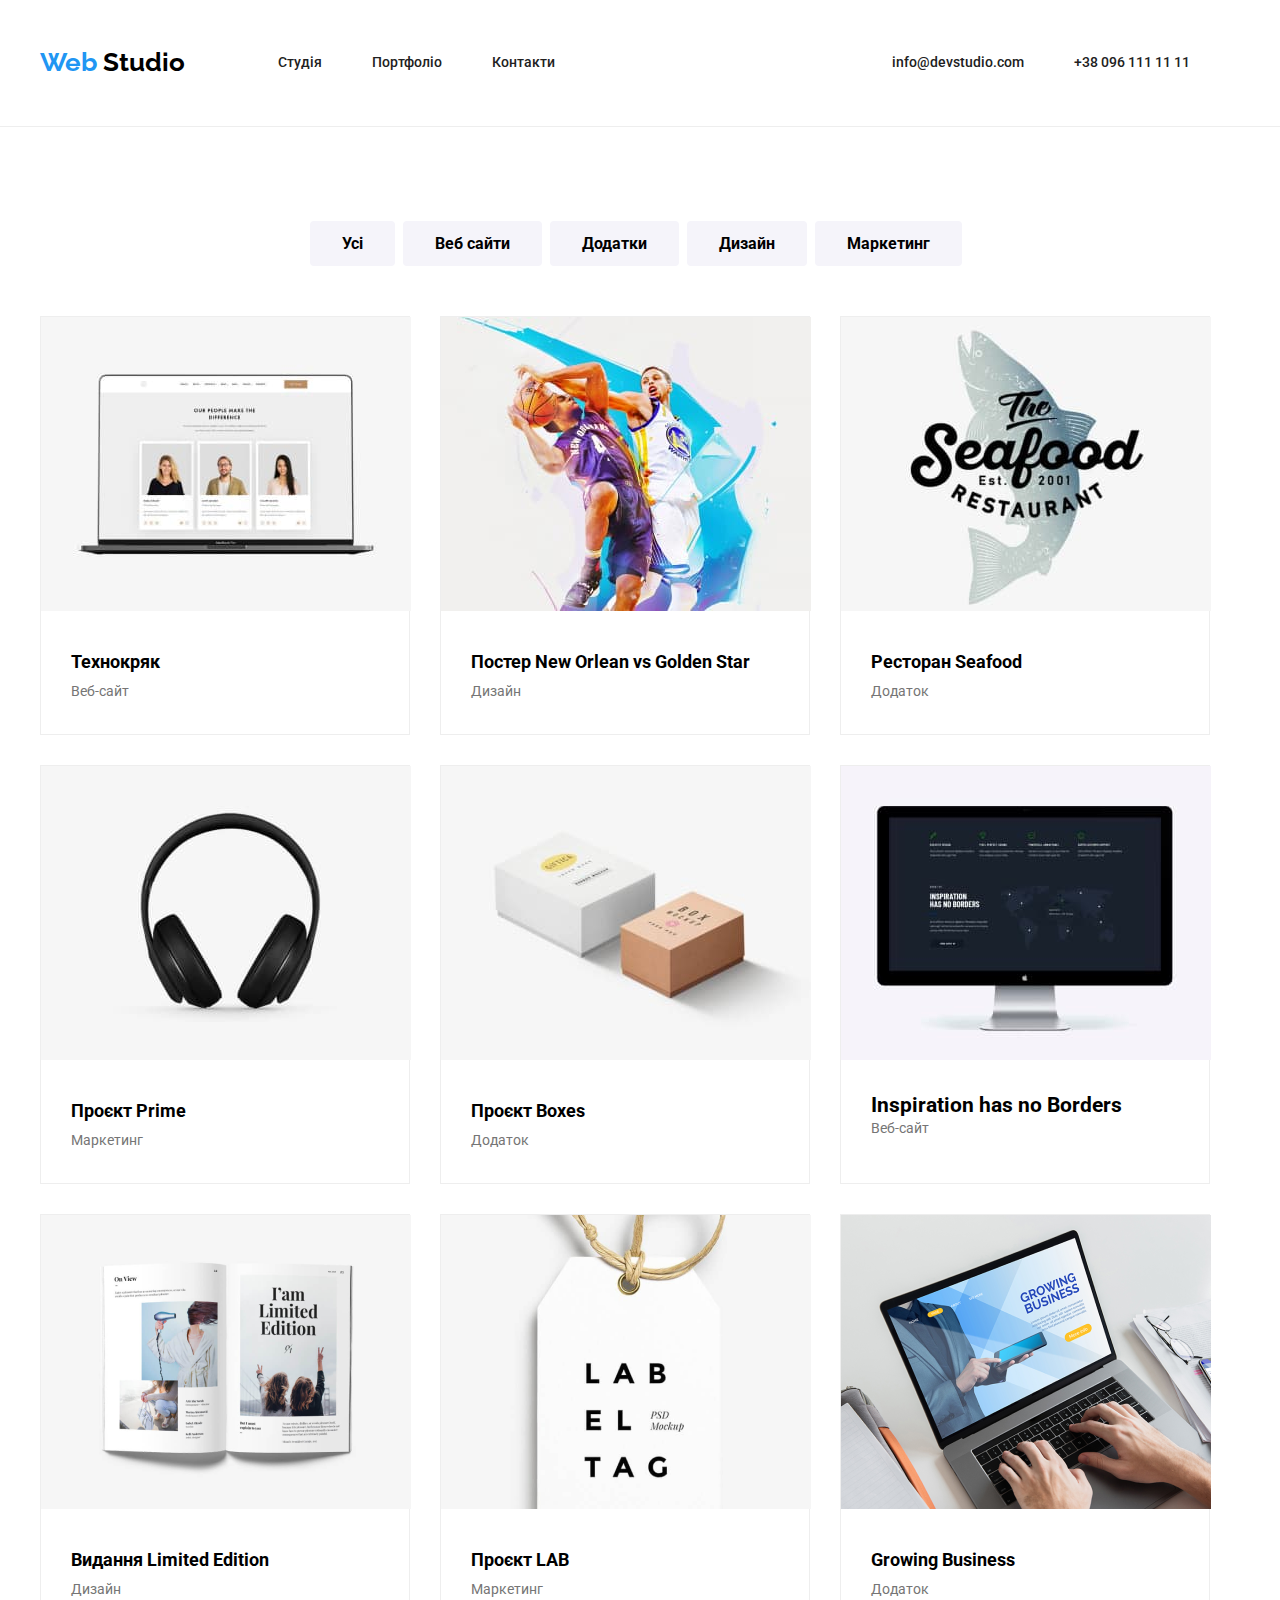
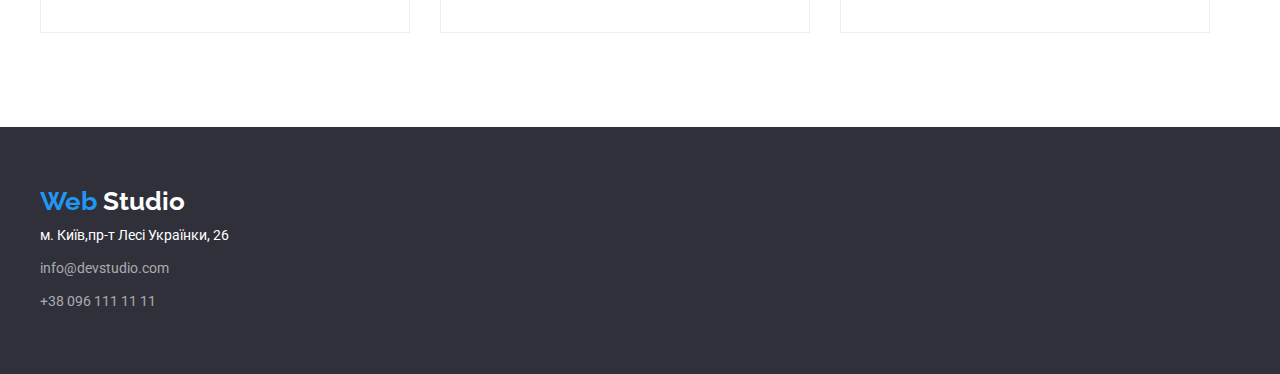
==== portfolio.html @ 6c8077b6 "Initial commit" ====
<!DOCTYPE html>
<html lang="uk">
  <head>
    <meta charset="UTF-8" />
    <meta http-equiv="X-UA-Compatible" content="IE=edge" />
    <meta name="viewport" content="width=device-width, initial-scale=1.0" />
    <title>Document</title>
    <link rel="preconnect" href="https://fonts.googleapis.com" />
    <link rel="preconnect" href="https://fonts.gstatic.com" crossorigin />
    <link
      href="https://fonts.googleapis.com/css2?family=Raleway:wght@700&family=Roboto:wght@400;500;700;900&display=swap"
      rel="stylesheet"
    />
    <link
      rel="stylesheet"
      href="https://cdnjs.cloudflare.com/ajax/libs/modern-normalize/1.1.0/modern-normalize.min.css"
      integrity="sha512-wpPYUAdjBVSE4KJnH1VR1HeZfpl1ub8YT/NKx4PuQ5NmX2tKuGu6U/JRp5y+Y8XG2tV+wKQpNHVUX03MfMFn9Q=="
      crossorigin="anonymous"
      referrerpolicy="no-referrer"
    />
    <link rel="stylesheet" href="css/styles.css" />
  </head>
  <body class="page">
    <header class="header">
      <div class="container">
        <nav class="nav">
          <div class="nav-left">
            <a href="index.html" class="logo header-logo">
              <span class="logo-1">Web</span>
              <span class="logo-2">Studio</span>
            </a>
            <ul class="links">
              <li><a href="index.html" class="link">Cтудія</a></li>
              <li><a href="portfolio.html" class="link">Портфоліо</a></li>
              <li><a href="#" class="link">Контакти</a></li>
            </ul>
          </div>
          <div class="nav-right">
            <ul class="links">
              <li>
                <a href="mailto:info@devstudio.com" class="link"
                  >info@devstudio.com</a
                >
              </li>
              <li>
                <a href="tel:+380961111111" class="link">+38 096 111 11 11</a>
              </li>
            </ul>
          </div>
        </nav>
      </div>
    </header>
    <main>
      <section class="buttons">
        <div class="container">
          <div class="buttons-content">
            <button type="button" class="filter-button">Усі</button>
            <button type="button" class="filter-button">Веб сайти</button>
            <button type="button" class="filter-button">Додатки</button>
            <button type="button" class="filter-button">Дизайн</button>
            <button type="button" class="filter-button">Маркетинг</button>
          </div>
        </div>
      </section>
      <section class="goods">
        <div class="container">
          <h1 hidden="Приклади постерів"></h1>
          <ul class="list list-goods">
            <li class="list-image">
              <img
                src="images/first-pic.jpg"
                alt="фото нашої команди"
                width="370"
                height="294"
              />
              <div class="title-subtitle-block">
                <h2 class="good-title">Технокряк</h2>
                <p class="text">Веб-сайт</p>
              </div>
            </li>
            <li class="list-image">
              <img
                src="images/second-pic.jpg"
                alt="два баскетболисти з мячем"
                width="370"
                height="294"
              />
              <div class="title-subtitle-block">
                <h2 class="good-title">Постер New Orlean vs Golden Star</h2>
                <p class="text">Дизайн</p>
              </div>
            </li>
            <li class="list-image">
              <img
                src="images/third-pic.jpg"
                alt="постер ресторану з акулою"
                width="370"
                height="294"
              />
              <div class="title-subtitle-block">
                <h2 class="good-title">Ресторан Seafood</h2>
                <p class="text">Додаток</p>
              </div>
            </li>
            <li class="list-image">
              <img
                src="images/fourth-pic.jpg"
                alt="зображення навушників"
                width="370"
                height="294"
              />
              <div class="title-subtitle-block">
                <h2 class="good-title">Проєкт Prime</h2>
                <p class="text">Маркетинг</p>
              </div>
            </li>
            <li class="list-image">
              <img
                src="images/fifth-pic.jpg"
                alt="зображення боксів"
                width="370"
                height="294"
              />
              <div class="title-subtitle-block">
                <h2 class="good-title">Проєкт Boxes</h2>
                <p class="text">Додаток</p>
              </div>
            </li>
            <li class="list-image">
              <img
                src="images/sixth-pic.jpg"
                alt="зображення монітору"
                width="370"
                height="294"
              />
              <div class="title-subtitle-block">
                <h2>Inspiration has no Borders</h2>
                <p class="text">Веб-сайт</p>
              </div>
            </li>
            <li class="list-image">
              <img
                src="images/seven-pic.png"
                alt="приклад видання"
                width="370"
                height="294"
              />
              <div class="title-subtitle-block">
                <h2 class="good-title">Видання Limited Edition</h2>
                <p class="text">Дизайн</p>
              </div>
            </li>
            <li class="list-image">
              <img
                src="images/eight-pic.png"
                alt="приклад проєкту лаб"
                width="370"
                height="294"
              />
              <div class="title-subtitle-block">
                <h2 class="good-title">Проєкт LAB</h2>
                <p class="text">Маркетинг</p>
              </div>
            </li>
            <li class="list-image">
              <img
                src="images/nine-pic.png"
                alt="розробник працює на проєктом"
                width="370"
                height="294"
              />
              <div class="title-subtitle-block">
                <h2 class="good-title">Growing Business</h2>
                <p class="text">Додаток</p>
              </div>
            </li>
          </ul>
        </div>
      </section>
    </main>
    <footer class="footer">
      <div class="container">
        <a href="index.html" class="logo">
          <span class="logo-1">Web</span>
          <span class="logo-3">Studio</span>
        </a>
        <address class="address-view">
          <ul>
            <li class="footer-link">
              <a
                href="https://goo.gl/maps/7U3RjN2kpvTRgzjR8"
                target="_blank"
                rel="noreferrer noopener"
                class="navigation"
                >м. Київ,пр-т Лесі Українки, 26</a
              >
            </li>
            <li class="footer-link">
              <a href="mailto:info@devstudio.com" class="address"
                >info@devstudio.com</a
              >
            </li>
            <li class="footer-link">
              <a href="tel:+380961111111" class="address">+38 096 111 11 11</a>
            </li>
          </ul>
        </address>
      </div>
    </footer>
  </body>
</html>
---- css/styles.css ----
:root {
  --active-color: #2196f3;
  --main-text-color: #000;
  --text-color: #212121;
  --main-back-color: #ffffff;
  --section-color: #2f303a;
  --address-color: #ffffff99;
  --team-back-color: #f5f4fa;
  --sub-text-color: #757575;
  --border-color: #eee;
}

h1,
h2,
h3,
h4,
h5,
h6,
p {
  margin: 0;
  padding: 0;
}
ul {
  padding: 0;
  margin: 0;
}
.page {
  font-family: Roboto, sans-serif;
  font-size: 14px;
  background-color: var(--main-back-color);
  margin: 0;
  color: var(--main-text-color);
}
.container {
  width: 1200px;
  margin: 0 auto;
  padding: 0 15px;
}
.section {
  padding: 94px 0;
}
.section-priority {
  padding-bottom: 0;
}
.hero-title {
  font-size: 44px;
  color: var(--main-back-color);
  font-weight: 900;
  text-align: center;
  max-width: 696px;
  line-height: 1.3;
}
.button {
  color: var(--main-back-color);
  background-color: var(--active-color);
  padding: 10px 32px;
  margin-top: 30px;
  font-family: inherit;
  font-size: 16px;
  font-weight: 700;
  border: none;
  border-radius: 4px;
  cursor: pointer;
  line-height: 1.88;
}
.filter-button {
  color: var(--main-text-color);
  background-color: var(--team-back-color);
  padding: 10px 32px;
  font-family: Roboto, sans-serif;
  font-size: 16px;
  font-weight: 700;
  border: none;
  border-radius: 4px;
  cursor: pointer;
  line-height: 1.6;
  margin-right: 8px;
}
.filter-button:hover {
  background-color: var(--active-color);
  color: var(--main-back-color);
}
.list {
  list-style: none;
}
.list-images {
  display: flex;
  justify-content: center;
  margin-top: 50px;
  gap: 30px;
}
.list-image {
  border: 1px solid var(--border-color);
  box-sizing: border-box;
  width: 370px;
}
.title-subtitle-block {
  padding: 30px;
}
.list-priority {
  display: flex;
  justify-content: center;
}
.priority-item:nth-child() {
  margin-right: 30px;
}
.text {
  color: var(--sub-text-color);
  line-height: 1.7;
}
.stuff-info {
  padding: 30px;
}
.list-title {
  font-size: 14px;
  color: var(--text-color);
  line-height: 1.1;
  margin-bottom: 10px;
}
.title {
  font-size: 36px;
  text-align: center;
  color: var(--text-color);
  line-height: 1.1;
}
.business-block {
  background-color: var(--section-color);
  padding: 200px 0;
}
.business-content {
  display: flex;
  align-items: center;
  flex-direction: column;
}

/* --- */
.header {
  padding: 24px 0;
  background-color: var(--main-back-color);
  border-bottom: 1px solid var(--border-color);
}
.nav {
  display: flex;
  justify-content: space-between;
  align-items: center;
  color: var(--text-color);
}
.nav-left {
  display: flex;
  align-items: center;
  color: var(--text-color);
}

.logo {
  font-family: "Raleway", sans-serif;
  font-size: 26px;
  font-weight: 700;
  text-decoration: none;
  margin-right: 93px;
  margin-bottom: 20px;
  line-height: 1.1;
}
.logo-1 {
  color: var(--active-color);
}
.logo-2 {
  color: var(--main-text-color);
}
.logo-3 {
  color: var(--main-back-color);
}
.header-logo {
  margin-top: 24px;
  margin-bottom: 25px;
}
/* --- */
.links {
  list-style: none;
  display: flex;
  color: var(--text-color);
  line-height: 1.1;
}
.link {
  color: var(--text-color);
  text-decoration: none;
  font-weight: 500;
  margin-right: 50px;
  line-height: 1.1;
}
.link:hover {
  color: var(--active-color);
}
.team-block {
  background-color: var(--team-back-color);
  font-size: 16px;
  line-height: 1.1;
}
.stuff-card {
  background-color: var(--main-back-color);
  margin-right: 30px;
}
.stuff-title {
  margin-bottom: 10px;
  font-size: 16px;
  font-weight: 500;
  line-height: 1.1;
}
.footer {
  background-color: var(--section-color);
  padding: 60px 0;
}
.footer-link {
  margin: 9px 0 0 0;
  list-style: none;
  line-height: 1.7;
}
.footer-links :nth-child(2n) {
  margin-bottom: 9px;
}
.address {
  font-size: 14px;
  color: var(--address-color);
}
.address-view {
  font-style: normal;
}
.navigation {
  color: var(--main-back-color);
}
.good-title {
  font-size: 18px;
  line-height: 2;
}
.buttons {
  margin-top: 94px;
}
.buttons-content {
  display: flex;
  justify-content: center;
}
.goods {
  margin: 50px 0 94px 0;
}
.list-goods {
  display: flex;
  flex-wrap: wrap;
  gap: 30px;
}
a {
  text-decoration: none;
}
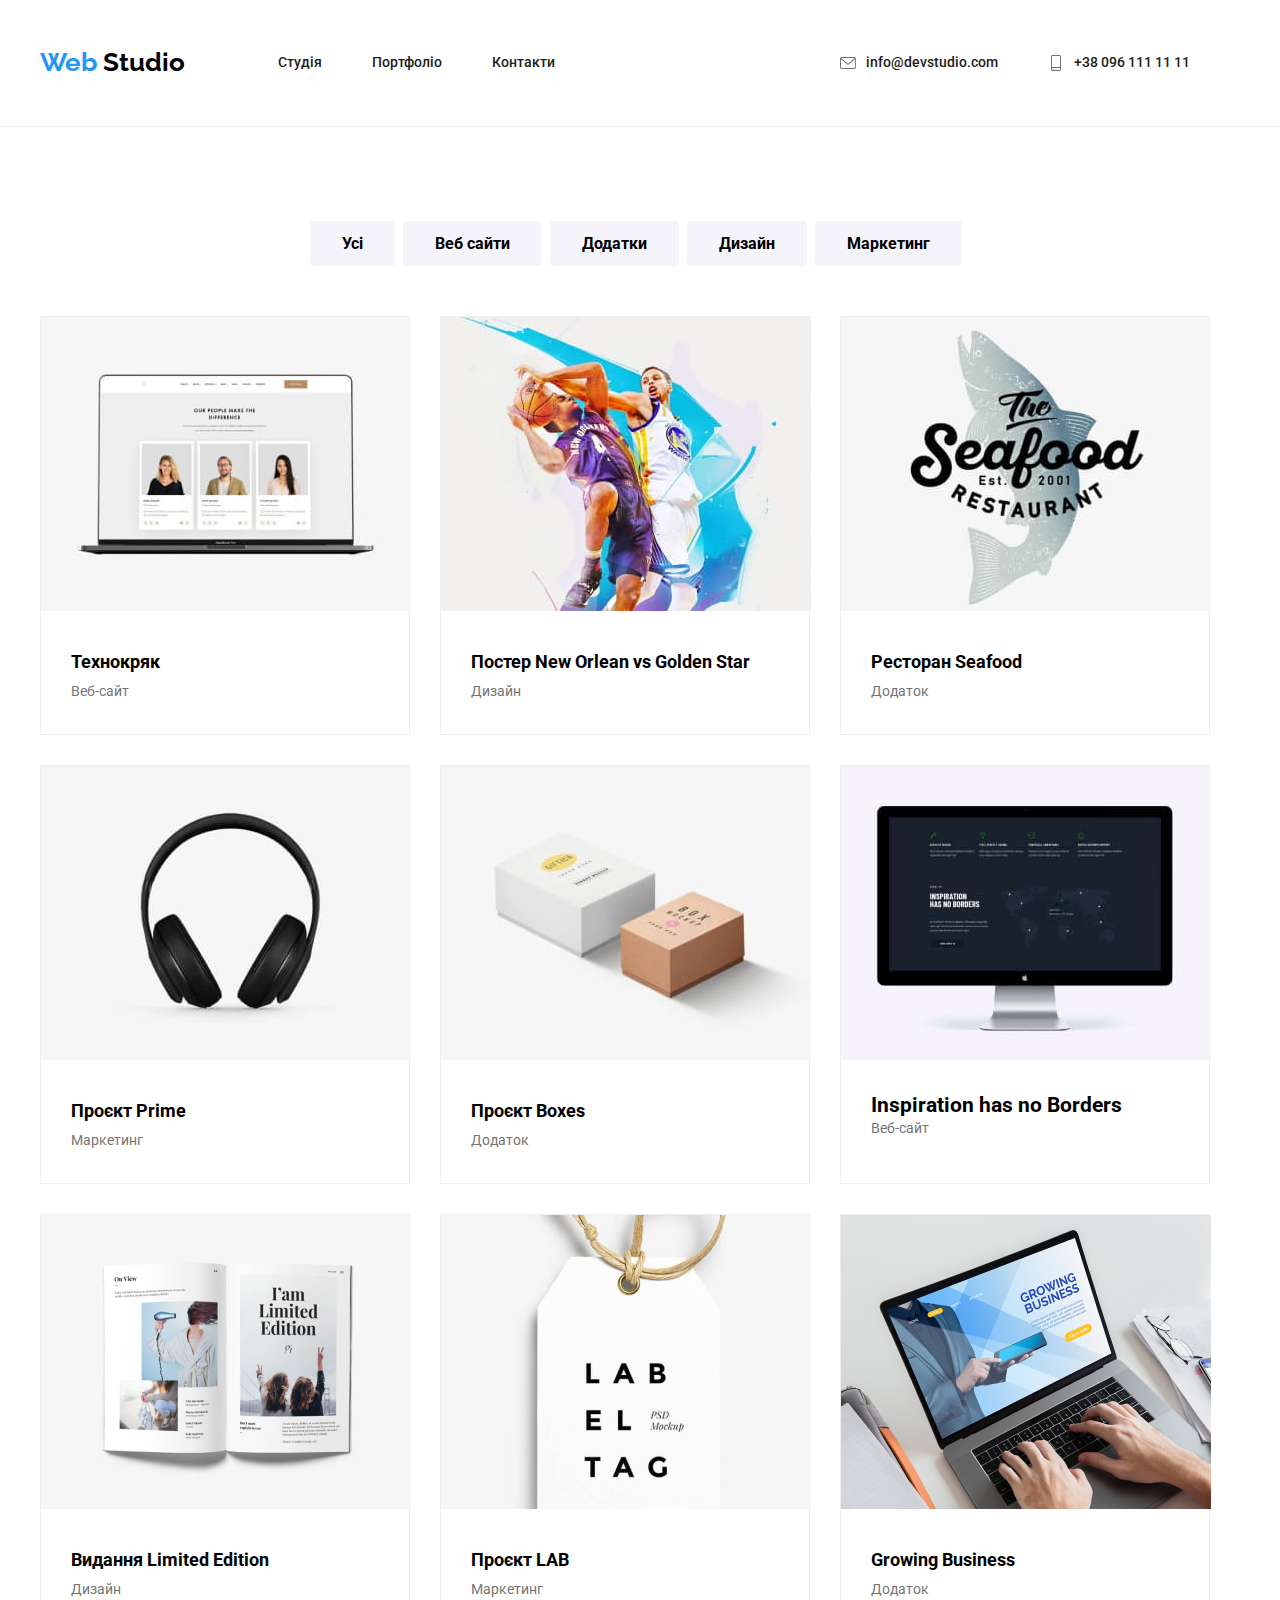
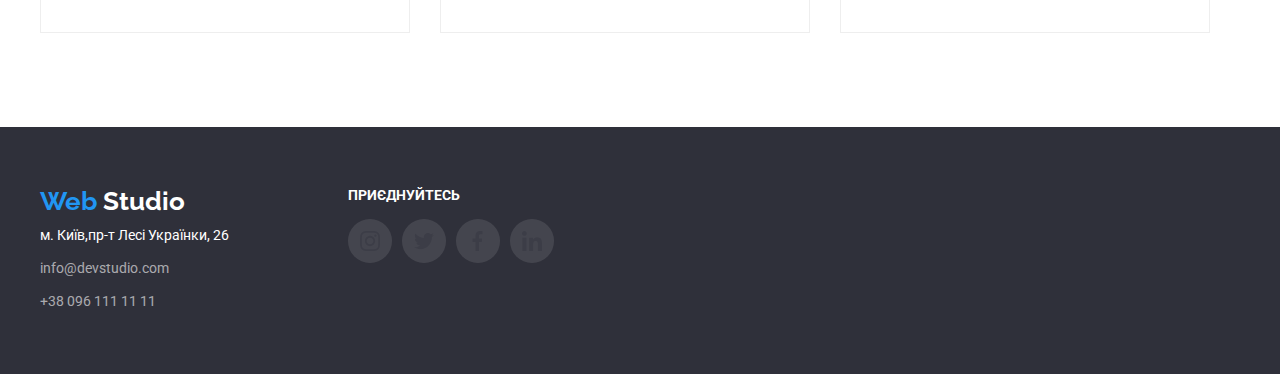
==== commit 99c58db1: "complited homework" ====
--- a/portfolio.html
+++ b/portfolio.html
@@ -37,12 +37,18 @@
           </div>
           <div class="nav-right">
             <ul class="links">
-              <li>
+              <li class="header-link">
+                <svg class="header-icon">
+                  <use href="./images/icons.svg#icon-envelope"></use>
+                </svg>
                 <a href="mailto:info@devstudio.com" class="link"
                   >info@devstudio.com</a
                 >
               </li>
-              <li>
+              <li class="header-link">
+                <svg class="header-icon">
+                  <use href="./images/icons.svg#icon-smartphone"></use>
+                </svg>
                 <a href="tel:+380961111111" class="link">+38 096 111 11 11</a>
               </li>
             </ul>
@@ -180,31 +186,62 @@
     </main>
     <footer class="footer">
       <div class="container">
-        <a href="index.html" class="logo">
-          <span class="logo-1">Web</span>
-          <span class="logo-3">Studio</span>
-        </a>
-        <address class="address-view">
-          <ul>
-            <li class="footer-link">
-              <a
-                href="https://goo.gl/maps/7U3RjN2kpvTRgzjR8"
-                target="_blank"
-                rel="noreferrer noopener"
-                class="navigation"
-                >м. Київ,пр-т Лесі Українки, 26</a
-              >
-            </li>
-            <li class="footer-link">
-              <a href="mailto:info@devstudio.com" class="address"
-                >info@devstudio.com</a
-              >
-            </li>
-            <li class="footer-link">
-              <a href="tel:+380961111111" class="address">+38 096 111 11 11</a>
-            </li>
-          </ul>
-        </address>
+        <div class="footer-wrapper">
+          <div class="footer-info">
+            <a href="index.html" class="logo">
+              <span class="logo-1">Web</span>
+              <span class="logo-3">Studio</span>
+            </a>
+            <address class="address-view">
+              <ul>
+                <li class="footer-link footer-links">
+                  <a
+                    href="https://goo.gl/maps/7U3RjN2kpvTRgzjR8"
+                    target="_blank"
+                    rel="noreferrer noopener"
+                    class="navigation"
+                    >м. Київ,пр-т Лесі Українки, 26</a
+                  >
+                </li>
+                <li class="footer-link footer-links">
+                  <a href="mailto:info@devstudio.com" class="address"
+                    >info@devstudio.com</a
+                  >
+                </li>
+                <li class="footer-link footer-links">
+                  <a href="tel:+380961111111" class="address"
+                    >+38 096 111 11 11</a
+                  >
+                </li>
+              </ul>
+            </address>
+          </div>
+          <div class="footer-contacts">
+            <h4 class="footer-contacts-title">Приєднуйтесь</h4>
+            <div class="contacts-block">
+              <div class="contacts-block-item contacts-block-item_transparent">
+                <svg class="contacts-block-icon">
+                  <use href="./images/icons.svg#icon-instagram"></use>
+                </svg>
+              </div>
+              <div class="contacts-block-item contacts-block-item_transparent">
+                <svg class="contacts-block-icon">
+                  <use href="./images/icons.svg#icon-twitter"></use>
+                </svg>
+              </div>
+              <div class="contacts-block-item contacts-block-item_transparent">
+                <svg class="contacts-block-icon">
+                  <use href="./images/icons.svg#icon-facebook"></use>
+                </svg>
+              </div>
+              <div class="contacts-block-item contacts-block-item_transparent">
+                <svg class="contacts-block-icon">
+                  <use href="./images/icons.svg#icon-linkedin"></use>
+                </svg>
+              </div>
+            </div>
+          </div>
+        </div>
       </div>
     </footer>
   </body>
--- a/css/styles.css
+++ b/css/styles.css
@@ -79,6 +79,7 @@
 .filter-button:hover {
   background-color: var(--active-color);
   color: var(--main-back-color);
+  box-shadow: 0px 3px 1px rgb(0 0 0 / 14%);
 }
 .list {
   list-style: none;
@@ -94,6 +95,9 @@
   box-sizing: border-box;
   width: 370px;
 }
+.list-image:hover {
+  box-shadow: 0px 3px 4px rgb(0 0 0 / 14%);
+}
 .title-subtitle-block {
   padding: 30px;
 }
@@ -101,7 +105,7 @@
   display: flex;
   justify-content: center;
 }
-.priority-item:nth-child() {
+.priority-item {
   margin-right: 30px;
 }
 .text {
@@ -111,11 +115,49 @@
 .stuff-info {
   padding: 30px;
 }
+.permanent-clients-title {
+  margin-bottom: 50px;
+}
+.card-block {
+  display: flex;
+}
+.permanent-clients-card {
+  margin-right: 30px;
+}
+
+.card {
+  display: flex;
+  justify-content: center;
+  align-items: center;
+  background-color: var(--team-back-color);
+  border-radius: 4px;
+  width: 270px;
+  height: 120px;
+}
+.card_small {
+  width: 170px;
+  height: 92px;
+  background-color: var(--main-back-color);
+  border: 1px solid var(--border-color);
+}
+.card_small:hover {
+  border: 1px solid var(--active-color);
+  cursor: pointer;
+}
+.card-icon {
+  max-width: 70px;
+  max-height: 70px;
+}
+.card-icon_small {
+  max-width: 94px;
+  min-height: 52px;
+}
 .list-title {
   font-size: 14px;
   color: var(--text-color);
   line-height: 1.1;
   margin-bottom: 10px;
+  margin-top: 30px;
 }
 .title {
   font-size: 36px;
@@ -124,7 +166,9 @@
   line-height: 1.1;
 }
 .business-block {
-  background-color: var(--section-color);
+  background-image: url("../images/section-background.png");
+  background-repeat: no-repeat;
+  background-position: center;
   padding: 200px 0;
 }
 .business-content {
@@ -139,6 +183,23 @@
   background-color: var(--main-back-color);
   border-bottom: 1px solid var(--border-color);
 }
+.header-link {
+  display: flex;
+  align-items: center;
+}
+.header-link:hover {
+  cursor: pointer;
+}
+.link:hover {
+  color: var(--active-color);
+}
+
+.header-icon {
+  max-width: 16px;
+  max-height: 16px;
+  margin-right: 10px;
+}
+
 .nav {
   display: flex;
   justify-content: space-between;
@@ -187,9 +248,7 @@
   margin-right: 50px;
   line-height: 1.1;
 }
-.link:hover {
-  color: var(--active-color);
-}
+
 .team-block {
   background-color: var(--team-back-color);
   font-size: 16px;
@@ -198,16 +257,53 @@
 .stuff-card {
   background-color: var(--main-back-color);
   margin-right: 30px;
+  box-shadow: 0px 4px 3px -1px rgb(0 0 0 / 14%);
+  border-radius: 0px 0px 4px 4px;
 }
 .stuff-title {
   margin-bottom: 10px;
   font-size: 16px;
   font-weight: 500;
   line-height: 1.1;
+  text-align: center;
+}
+.stuff-info-prof {
+  text-align: center;
+}
+.contacts-block {
+  display: flex;
+  justify-content: center;
+  margin-top: 16px;
+}
+
+.contacts-block-item {
+  width: 44px;
+  height: 44px;
+  margin-right: 10px;
+  display: flex;
+  justify-content: center;
+  align-items: center;
+  border-radius: 50%;
+}
+.contacts-block-item:hover {
+  background-color: var(--active-color);
+  cursor: pointer;
+  opacity: 1;
+}
+.contacts-block-item_transparent {
+  background-color: var(--main-back-color);
+  opacity: 0.1;
+}
+.contacts-block-icon {
+  max-width: 20px;
+  max-height: 20px;
 }
 .footer {
   background-color: var(--section-color);
   padding: 60px 0;
+}
+.footer-wrapper {
+  display: flex;
 }
 .footer-link {
   margin: 9px 0 0 0;
@@ -217,6 +313,15 @@
 .footer-links :nth-child(2n) {
   margin-bottom: 9px;
 }
+.footer-contacts {
+  margin-left: 70px;
+}
+.footer-contacts-title {
+  color: var(--main-back-color);
+  text-transform: uppercase;
+  font-size: 14px;
+  font-weight: 700;
+}
 .address {
   font-size: 14px;
   color: var(--address-color);
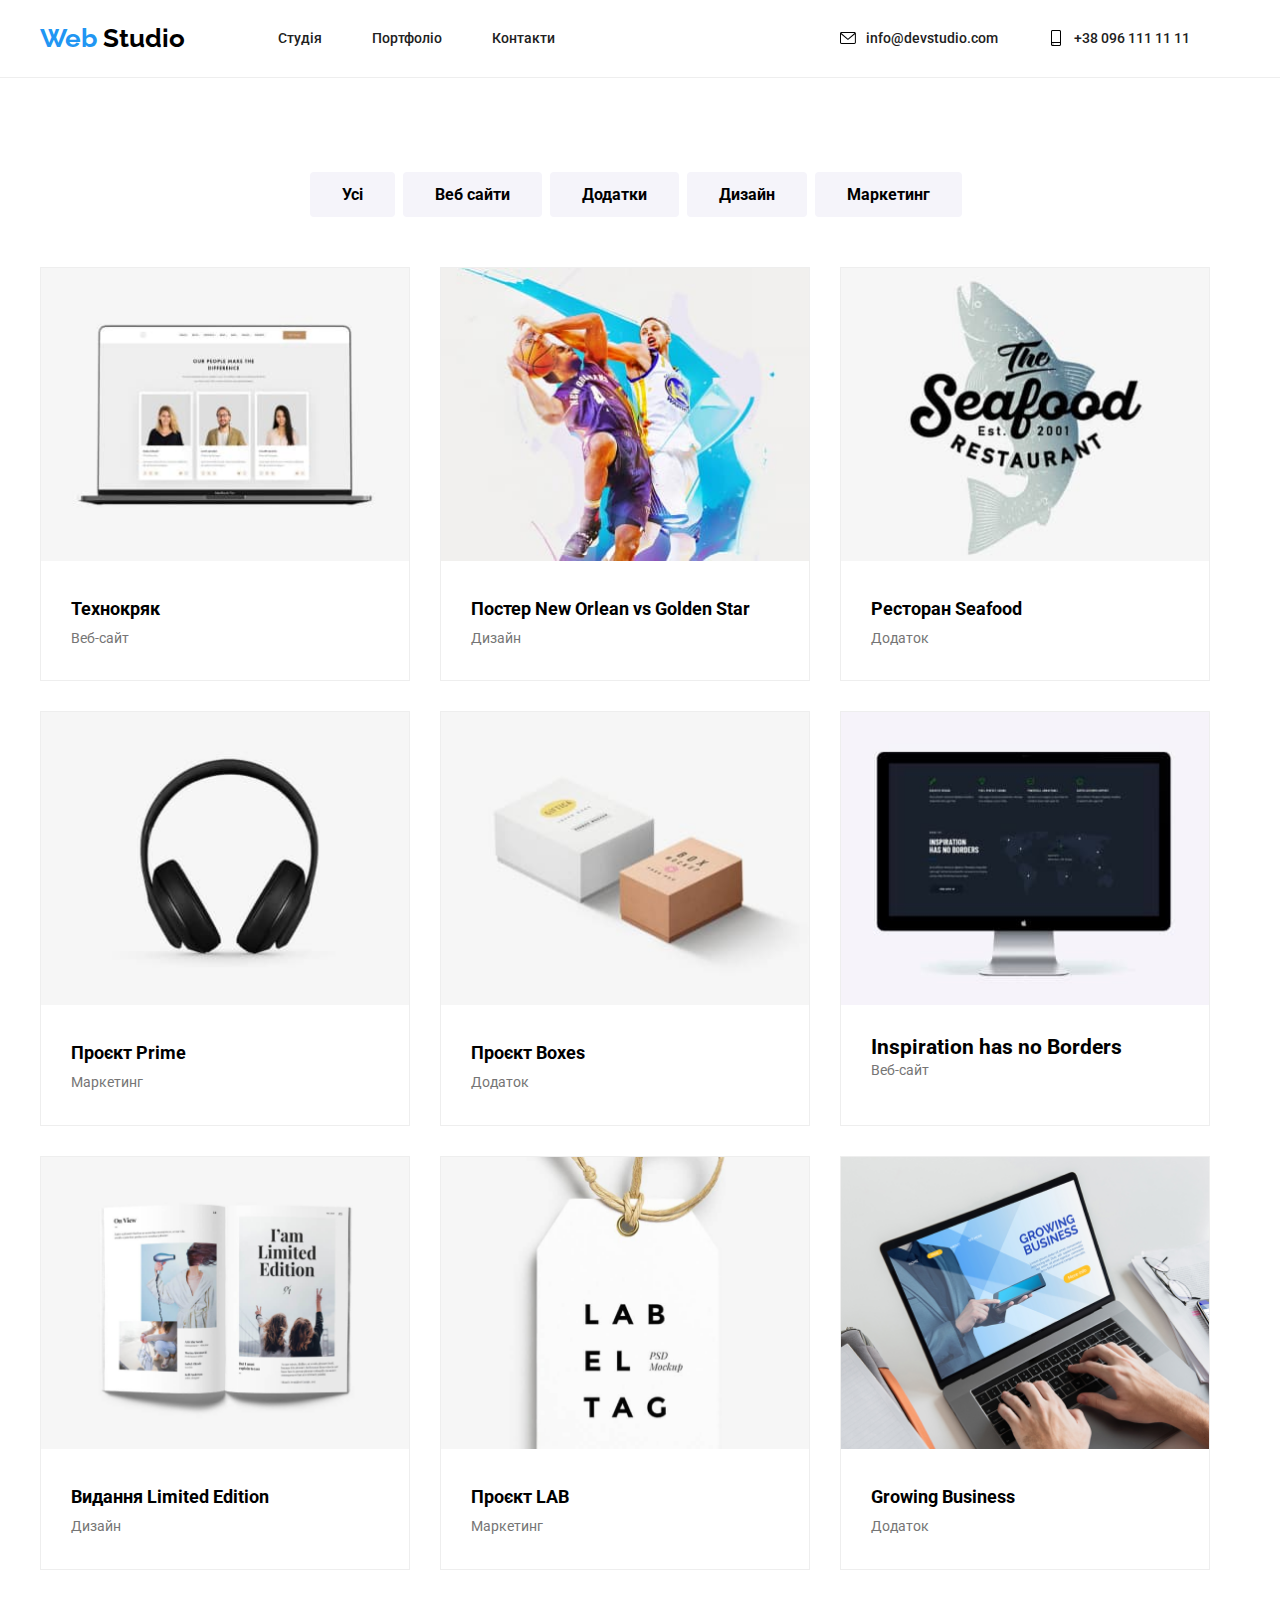
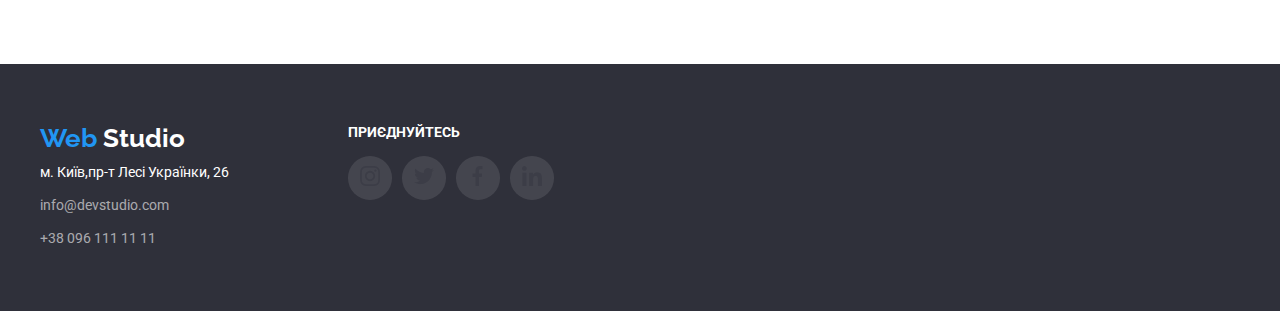
==== commit 539db0fc: "sizes, icons" ====
--- a/portfolio.html
+++ b/portfolio.html
@@ -218,28 +218,37 @@
           </div>
           <div class="footer-contacts">
             <h4 class="footer-contacts-title">Приєднуйтесь</h4>
-            <div class="contacts-block">
-              <div class="contacts-block-item contacts-block-item_transparent">
-                <svg class="contacts-block-icon">
-                  <use href="./images/icons.svg#icon-instagram"></use>
-                </svg>
-              </div>
-              <div class="contacts-block-item contacts-block-item_transparent">
-                <svg class="contacts-block-icon">
-                  <use href="./images/icons.svg#icon-twitter"></use>
-                </svg>
-              </div>
-              <div class="contacts-block-item contacts-block-item_transparent">
-                <svg class="contacts-block-icon">
-                  <use href="./images/icons.svg#icon-facebook"></use>
-                </svg>
-              </div>
-              <div class="contacts-block-item contacts-block-item_transparent">
-                <svg class="contacts-block-icon">
-                  <use href="./images/icons.svg#icon-linkedin"></use>
-                </svg>
-              </div>
-            </div>
+            <ul class="contacts-block">
+              <li class="contacts-block-item contacts-block-item_transparent">
+                <a href="https://instagram.com">
+                  <svg class="contacts-block-icon">
+                    <use href="./images/icons.svg#icon-instagram"></use>
+                  </svg>
+                </a>
+              </li>
+              <li class="contacts-block-item contacts-block-item_transparent">
+                <a href="https://twitter.com">
+                  <svg class="contacts-block-icon">
+                    <use href="./images/icons.svg#icon-twitter"></use>
+                  </svg>
+                </a>
+              </li>
+              <li class="contacts-block-item contacts-block-item_transparent">
+                <a href="https://facebook.com">
+                  <svg class="contacts-block-icon">
+                    <use href="./images/icons.svg#icon-facebook"></use>
+                  </svg>
+                </a>
+              </li>
+              <li class="contacts-block-item contacts-block-item_transparent">
+                <a href="https://linkedin.com">
+                  <svg class="contacts-block-icon">
+                    <use href="./images/icons.svg#icon-linkedin"></use>
+                  </svg>
+                </a>
+              </li>
+            </ul>
+          </div>
           </div>
         </div>
       </div>
--- a/css/styles.css
+++ b/css/styles.css
@@ -8,6 +8,8 @@
   --team-back-color: #f5f4fa;
   --sub-text-color: #757575;
   --border-color: #eee;
+  --overlay: rgba(47, 48, 58, 0.4);
+  --default-icon-color: #AFB1B8;
 }
 
 h1,
@@ -20,10 +22,18 @@
   margin: 0;
   padding: 0;
 }
+
 ul {
   padding: 0;
   margin: 0;
 }
+
+img {
+  max-width: 100%;
+  height: auto;
+  display: block;
+}
+
 .page {
   font-family: Roboto, sans-serif;
   font-size: 14px;
@@ -31,17 +41,21 @@
   margin: 0;
   color: var(--main-text-color);
 }
+
 .container {
   width: 1200px;
   margin: 0 auto;
   padding: 0 15px;
 }
+
 .section {
   padding: 94px 0;
 }
+
 .section-priority {
   padding-bottom: 0;
 }
+
 .hero-title {
   font-size: 44px;
   color: var(--main-back-color);
@@ -50,6 +64,7 @@
   max-width: 696px;
   line-height: 1.3;
 }
+
 .button {
   color: var(--main-back-color);
   background-color: var(--active-color);
@@ -63,6 +78,7 @@
   cursor: pointer;
   line-height: 1.88;
 }
+
 .filter-button {
   color: var(--main-text-color);
   background-color: var(--team-back-color);
@@ -76,53 +92,72 @@
   line-height: 1.6;
   margin-right: 8px;
 }
+
 .filter-button:hover {
   background-color: var(--active-color);
   color: var(--main-back-color);
   box-shadow: 0px 3px 1px rgb(0 0 0 / 14%);
 }
+
 .list {
   list-style: none;
 }
+
 .list-images {
   display: flex;
   justify-content: center;
   margin-top: 50px;
   gap: 30px;
 }
+
 .list-image {
   border: 1px solid var(--border-color);
   box-sizing: border-box;
   width: 370px;
 }
+
 .list-image:hover {
   box-shadow: 0px 3px 4px rgb(0 0 0 / 14%);
 }
+
 .title-subtitle-block {
   padding: 30px;
 }
+
 .list-priority {
   display: flex;
   justify-content: center;
 }
+
 .priority-item {
   margin-right: 30px;
 }
+
 .text {
   color: var(--sub-text-color);
   line-height: 1.7;
 }
+
 .stuff-info {
   padding: 30px;
 }
+
 .permanent-clients-title {
   margin-bottom: 50px;
 }
+
 .card-block {
   display: flex;
-}
+  list-style: none;
+}
+
 .permanent-clients-card {
   margin-right: 30px;
+  fill: var(--default-icon-color);
+}
+
+.permanent-clients-card:hover .card-icon_small {
+  fill: var(--active-color);
 }
 
 .card {
@@ -134,24 +169,35 @@
   width: 270px;
   height: 120px;
 }
+
 .card_small {
   width: 170px;
   height: 92px;
   background-color: var(--main-back-color);
   border: 1px solid var(--border-color);
 }
-.card_small:hover {
+
+.card_small:hover,
+.card_small:focus {
   border: 1px solid var(--active-color);
   cursor: pointer;
 }
+
 .card-icon {
   max-width: 70px;
   max-height: 70px;
-}
+  /* fill: var(--default-icon-color); */
+}
+
 .card-icon_small {
   max-width: 94px;
-  min-height: 52px;
-}
+  max-height: 52px;
+}
+
+.card-icon_small:hover {
+  fill: var(--active-color);
+}
+
 .list-title {
   font-size: 14px;
   color: var(--text-color);
@@ -159,14 +205,16 @@
   margin-bottom: 10px;
   margin-top: 30px;
 }
+
 .title {
   font-size: 36px;
   text-align: center;
   color: var(--text-color);
   line-height: 1.1;
 }
+
 .business-block {
-  background-image: url("../images/section-background.png");
+  background-image: linear-gradient(to right,rgba(47, 48, 58, 0.4), rgba(47, 48, 58, 0.4), #2F303A), url("../images/section-background.png");
   background-repeat: no-repeat;
   background-position: center;
   padding: 200px 0;
@@ -183,13 +231,16 @@
   background-color: var(--main-back-color);
   border-bottom: 1px solid var(--border-color);
 }
+
 .header-link {
   display: flex;
   align-items: center;
 }
+
 .header-link:hover {
   cursor: pointer;
 }
+
 .link:hover {
   color: var(--active-color);
 }
@@ -206,6 +257,7 @@
   align-items: center;
   color: var(--text-color);
 }
+
 .nav-left {
   display: flex;
   align-items: center;
@@ -218,22 +270,21 @@
   font-weight: 700;
   text-decoration: none;
   margin-right: 93px;
-  margin-bottom: 20px;
-  line-height: 1.1;
-}
+  line-height: 1.1;
+}
+
 .logo-1 {
   color: var(--active-color);
 }
+
 .logo-2 {
   color: var(--main-text-color);
 }
+
 .logo-3 {
   color: var(--main-back-color);
 }
-.header-logo {
-  margin-top: 24px;
-  margin-bottom: 25px;
-}
+
 /* --- */
 .links {
   list-style: none;
@@ -241,6 +292,7 @@
   color: var(--text-color);
   line-height: 1.1;
 }
+
 .link {
   color: var(--text-color);
   text-decoration: none;
@@ -254,12 +306,15 @@
   font-size: 16px;
   line-height: 1.1;
 }
+
 .stuff-card {
+  flex-basis: calc((100%-90px) / 4);
   background-color: var(--main-back-color);
   margin-right: 30px;
   box-shadow: 0px 4px 3px -1px rgb(0 0 0 / 14%);
   border-radius: 0px 0px 4px 4px;
 }
+
 .stuff-title {
   margin-bottom: 10px;
   font-size: 16px;
@@ -267,9 +322,11 @@
   line-height: 1.1;
   text-align: center;
 }
+
 .stuff-info-prof {
   text-align: center;
 }
+
 .contacts-block {
   display: flex;
   justify-content: center;
@@ -277,80 +334,112 @@
 }
 
 .contacts-block-item {
+  display: flex;
+  justify-content: center;
+  align-items: center;
   width: 44px;
   height: 44px;
   margin-right: 10px;
-  display: flex;
-  justify-content: center;
-  align-items: center;
   border-radius: 50%;
 }
+
+.contacts-block-item:hover .contacts-block-icon {
+  fill: var(--main-back-color);
+}
+
 .contacts-block-item:hover {
   background-color: var(--active-color);
   cursor: pointer;
   opacity: 1;
 }
+
 .contacts-block-item_transparent {
   background-color: var(--main-back-color);
   opacity: 0.1;
 }
+
 .contacts-block-icon {
   max-width: 20px;
   max-height: 20px;
-}
+  fill: var(--default-icon-color);
+}
+
+.contacts-block-icon:hover {
+  fill: var(--main-back-color);
+}
+
 .footer {
   background-color: var(--section-color);
   padding: 60px 0;
 }
+
 .footer-wrapper {
   display: flex;
 }
+
+.footer-logo {
+  display: inline-block;
+  margin-bottom: 20px;
+}
+
 .footer-link {
   margin: 9px 0 0 0;
   list-style: none;
   line-height: 1.7;
 }
+
 .footer-links :nth-child(2n) {
   margin-bottom: 9px;
 }
+
 .footer-contacts {
   margin-left: 70px;
 }
+
 .footer-contacts-title {
   color: var(--main-back-color);
   text-transform: uppercase;
   font-size: 14px;
   font-weight: 700;
 }
+
 .address {
   font-size: 14px;
   color: var(--address-color);
 }
+
 .address-view {
   font-style: normal;
 }
+
 .navigation {
   color: var(--main-back-color);
 }
+
 .good-title {
   font-size: 18px;
   line-height: 2;
 }
+
 .buttons {
   margin-top: 94px;
 }
+
 .buttons-content {
   display: flex;
   justify-content: center;
 }
+
 .goods {
   margin: 50px 0 94px 0;
 }
+
 .list-goods {
   display: flex;
   flex-wrap: wrap;
   gap: 30px;
 }
+
 a {
   text-decoration: none;
-}
+}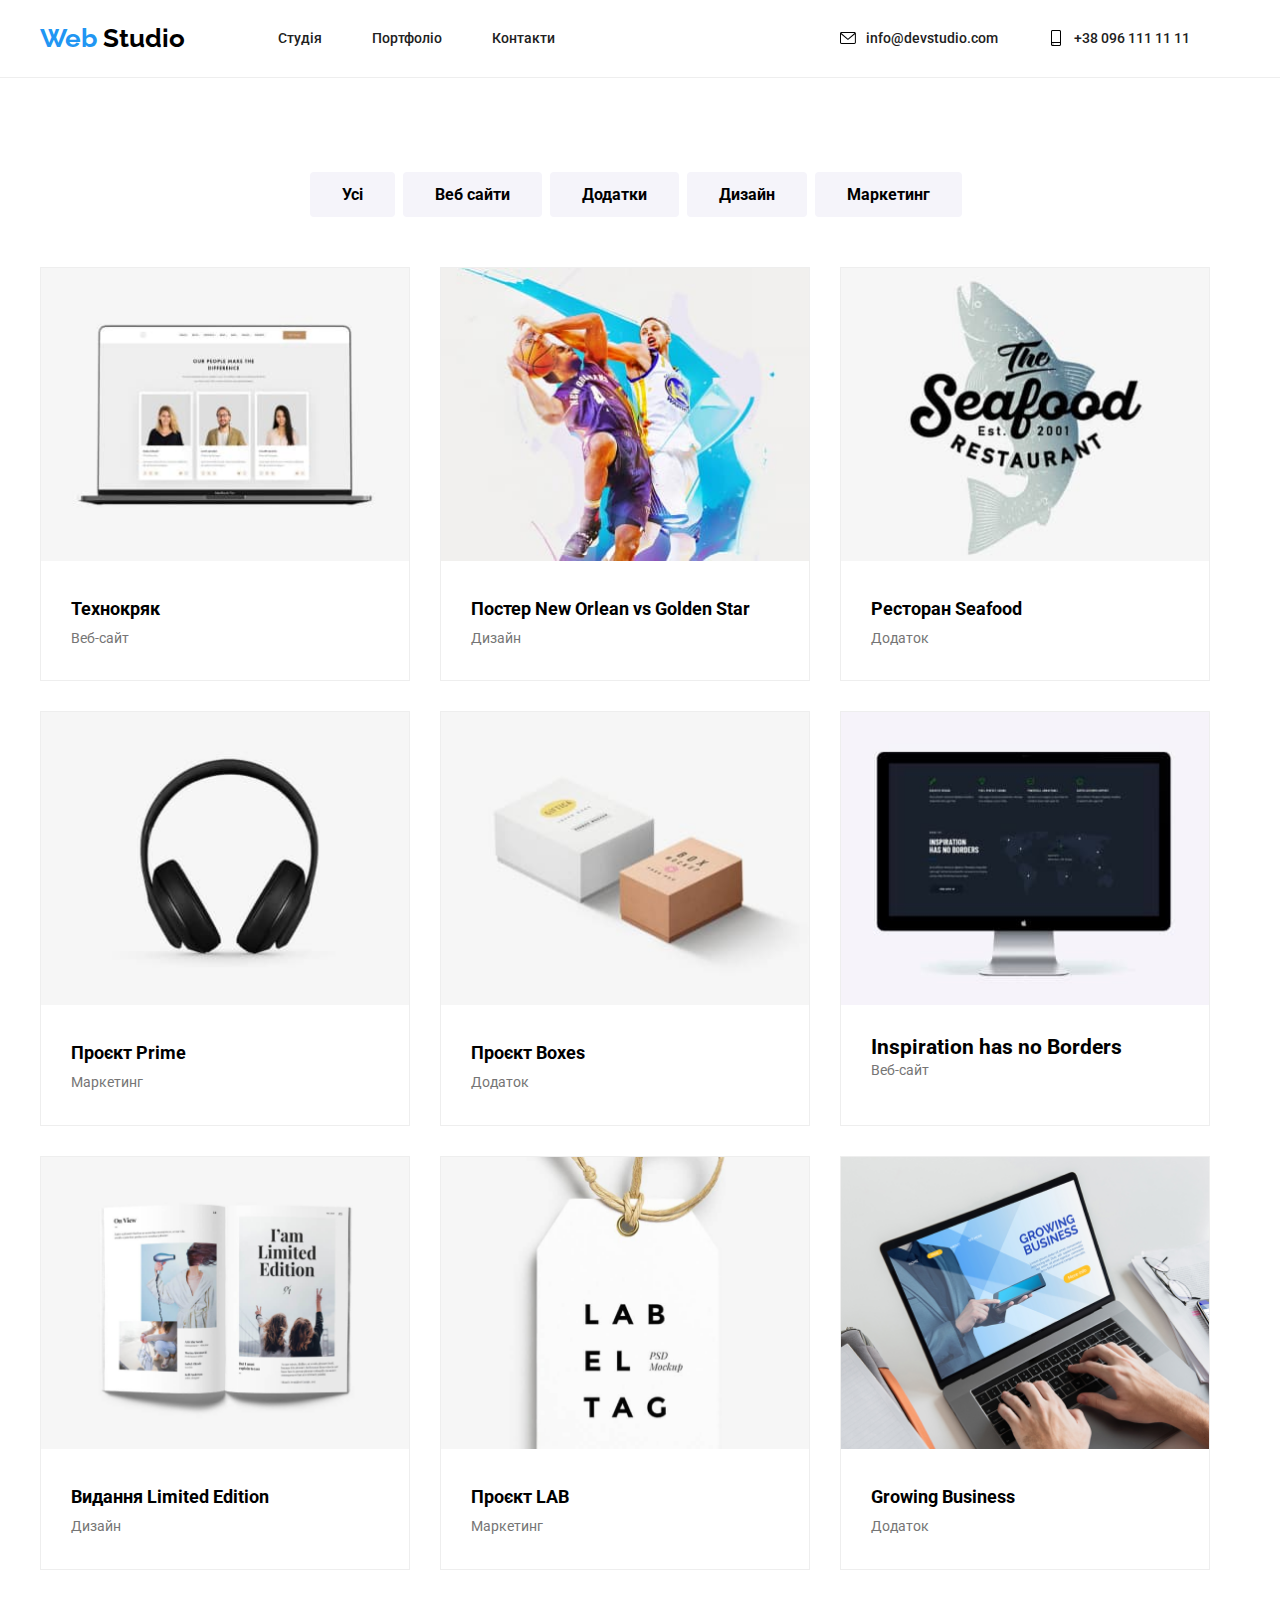
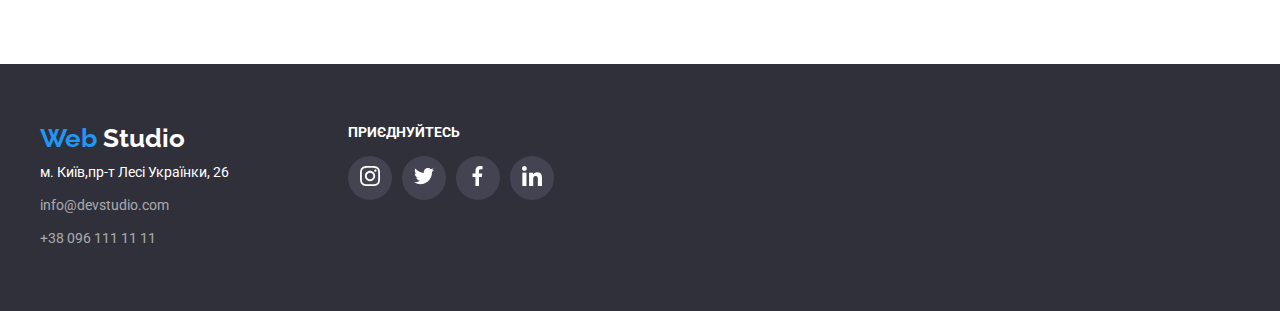
==== commit 88d4082f: "fixed with validator" ====
--- a/portfolio.html
+++ b/portfolio.html
@@ -70,7 +70,7 @@
       </section>
       <section class="goods">
         <div class="container">
-          <h1 hidden="Приклади постерів"></h1>
+          <h1 hidden="hidden">Приклади постерів></h1>
           <ul class="list list-goods">
             <li class="list-image">
               <img
@@ -251,7 +251,6 @@
           </div>
           </div>
         </div>
-      </div>
     </footer>
   </body>
 </html>
--- a/css/styles.css
+++ b/css/styles.css
@@ -8,8 +8,8 @@
   --team-back-color: #f5f4fa;
   --sub-text-color: #757575;
   --border-color: #eee;
-  --overlay: rgba(47, 48, 58, 0.4);
   --default-icon-color: #AFB1B8;
+  --icon-back-color: #434352;
 }
 
 h1,
@@ -214,10 +214,12 @@
 }
 
 .business-block {
-  background-image: linear-gradient(to right,rgba(47, 48, 58, 0.4), rgba(47, 48, 58, 0.4), #2F303A), url("../images/section-background.png");
+  background-image: linear-gradient(to right,rgba(47, 48, 58, 0.4), rgba(47, 48, 58, 0.4)), url("../images/section-background.png");
   background-repeat: no-repeat;
   background-position: center;
   padding: 200px 0;
+  max-width: 1600px;
+  margin: 0 auto;
 }
 .business-content {
   display: flex;
@@ -354,8 +356,10 @@
 }
 
 .contacts-block-item_transparent {
-  background-color: var(--main-back-color);
-  opacity: 0.1;
+  background-color: var(--icon-back-color);
+}
+.contacts-block-item_transparent svg{
+  fill: var(--main-back-color);
 }
 
 .contacts-block-icon {
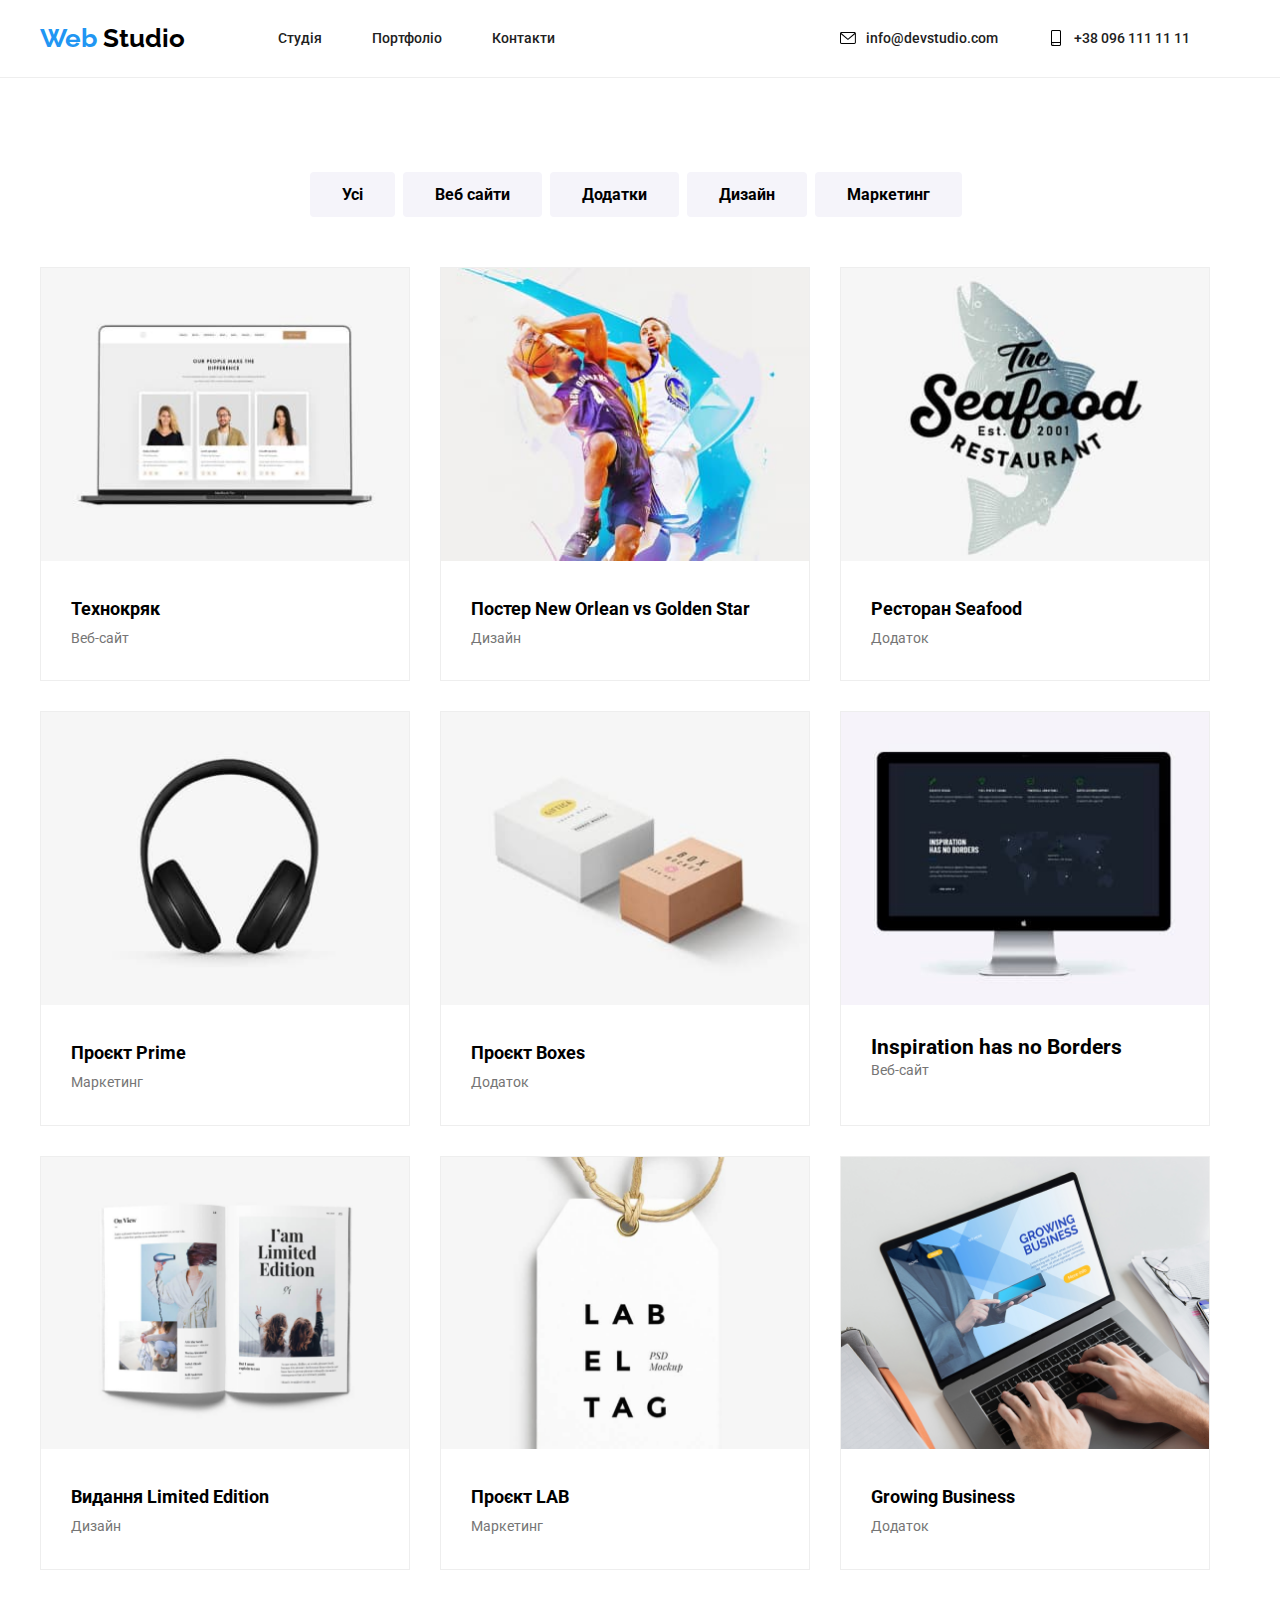
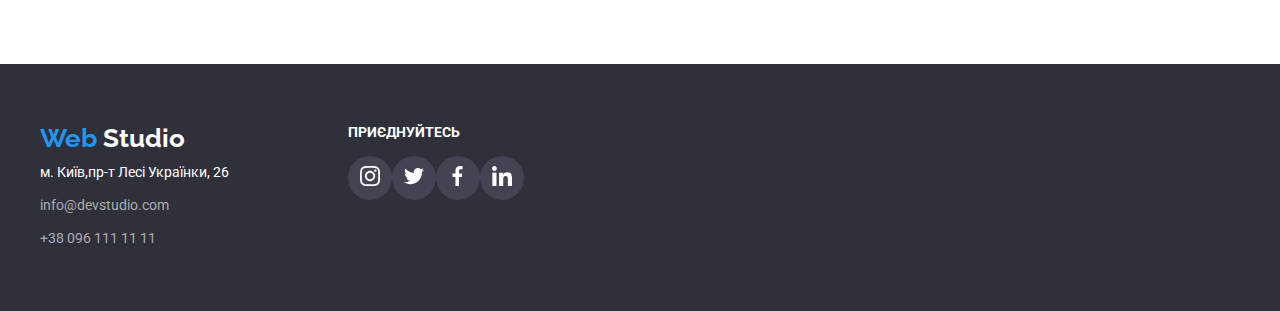
==== commit d14117f5: "fixed links" ====
--- a/portfolio.html
+++ b/portfolio.html
@@ -249,8 +249,8 @@
               </li>
             </ul>
           </div>
-          </div>
         </div>
+      </div>
     </footer>
   </body>
 </html>
--- a/css/styles.css
+++ b/css/styles.css
@@ -8,7 +8,7 @@
   --team-back-color: #f5f4fa;
   --sub-text-color: #757575;
   --border-color: #eee;
-  --default-icon-color: #AFB1B8;
+  --default-icon-color: #afb1b8;
   --icon-back-color: #434352;
 }
 
@@ -214,7 +214,12 @@
 }
 
 .business-block {
-  background-image: linear-gradient(to right,rgba(47, 48, 58, 0.4), rgba(47, 48, 58, 0.4)), url("../images/section-background.png");
+  background-image: linear-gradient(
+      to right,
+      rgba(47, 48, 58, 0.4),
+      rgba(47, 48, 58, 0.4)
+    ),
+    url("../images/section-background.png");
   background-repeat: no-repeat;
   background-position: center;
   padding: 200px 0;
@@ -341,7 +346,7 @@
   align-items: center;
   width: 44px;
   height: 44px;
-  margin-right: 10px;
+  gap: 10px;
   border-radius: 50%;
 }
 
@@ -358,7 +363,7 @@
 .contacts-block-item_transparent {
   background-color: var(--icon-back-color);
 }
-.contacts-block-item_transparent svg{
+.contacts-block-item_transparent svg {
   fill: var(--main-back-color);
 }
 
@@ -446,4 +451,4 @@
 
 a {
   text-decoration: none;
-}+}
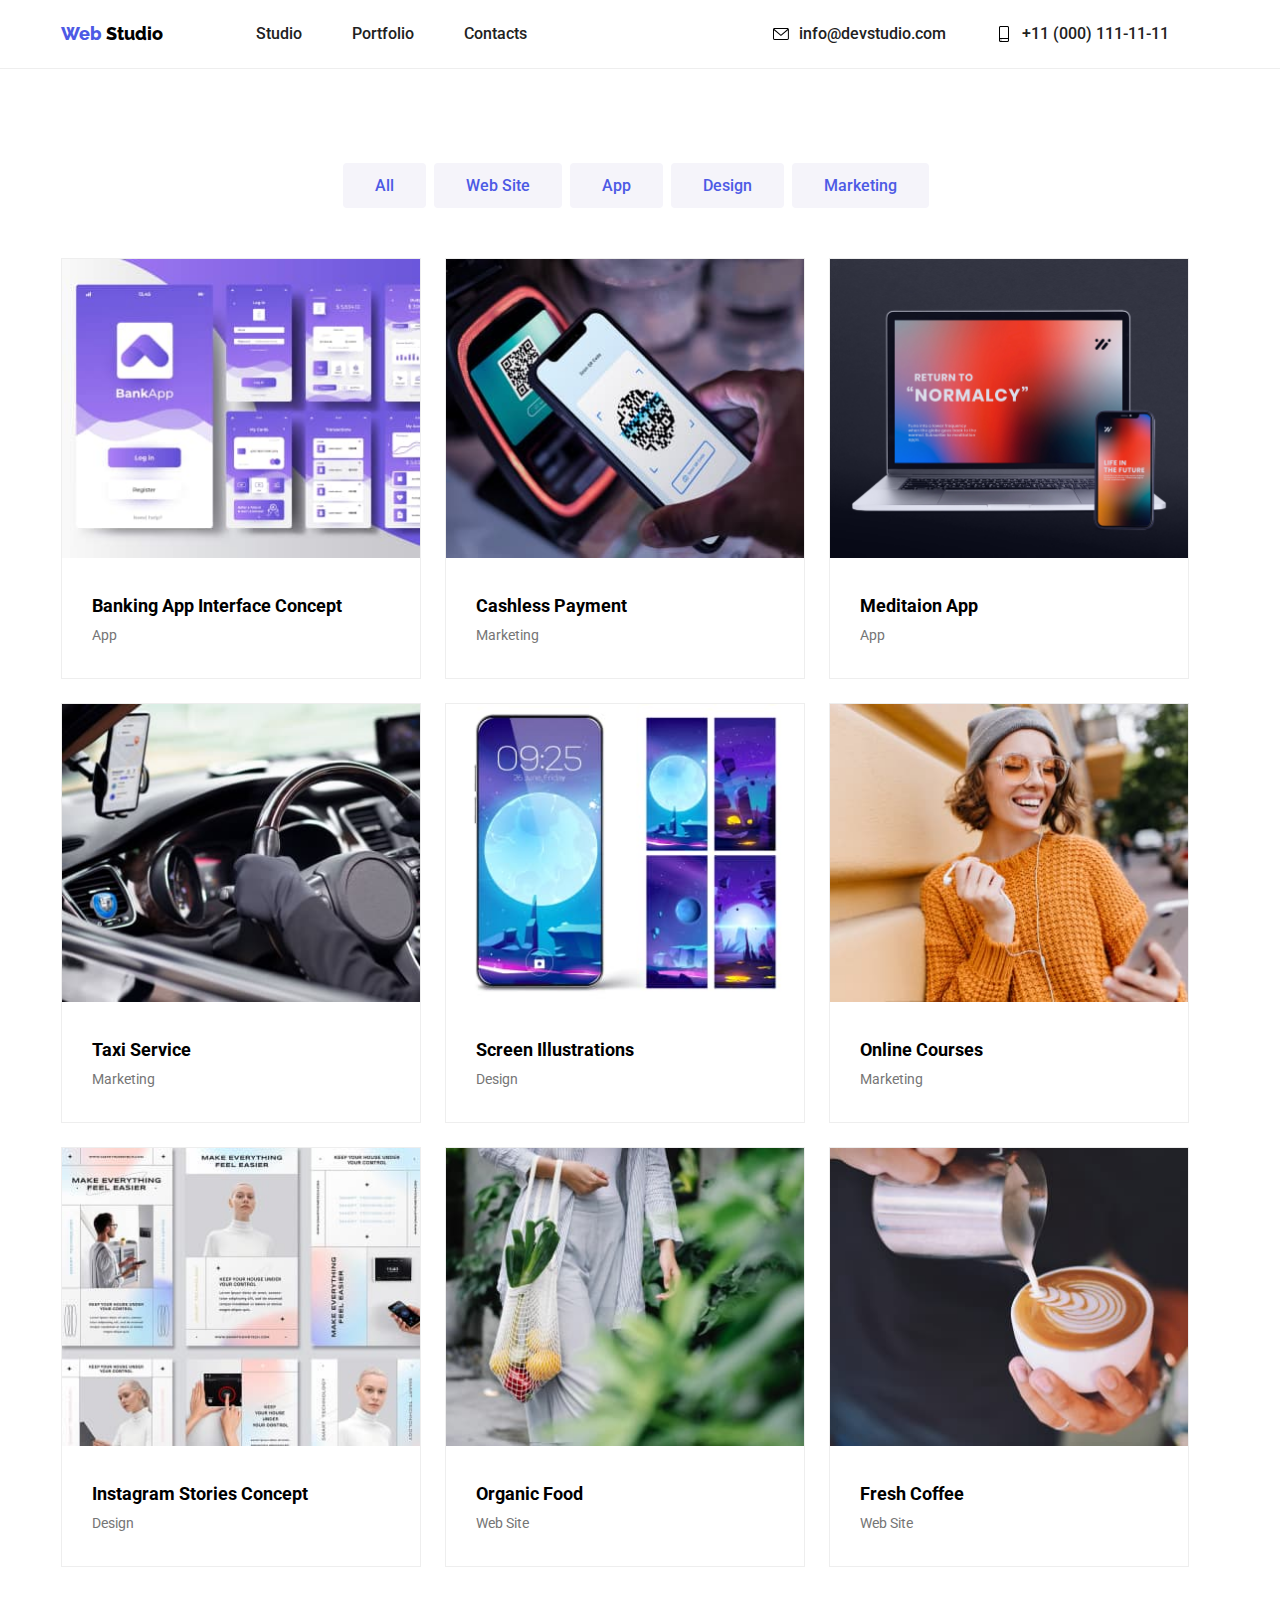
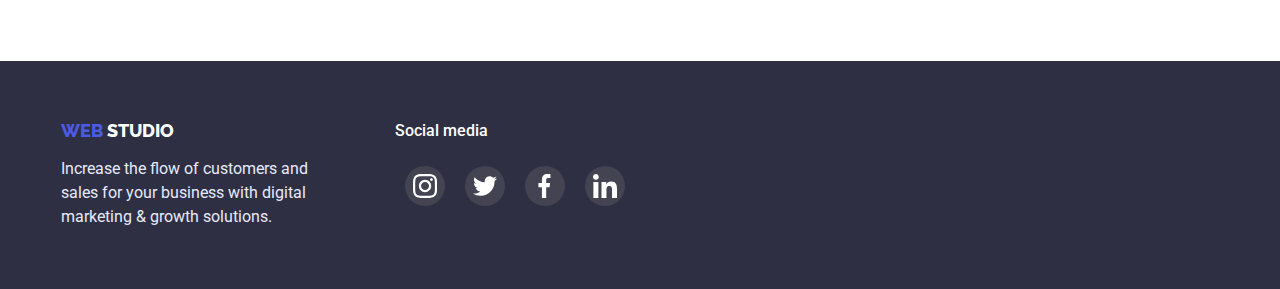
==== commit 6f9f7769: "fixed markup" ====
--- a/portfolio.html
+++ b/portfolio.html
@@ -30,9 +30,9 @@
               <span class="logo-2">Studio</span>
             </a>
             <ul class="links">
-              <li><a href="index.html" class="link">Cтудія</a></li>
-              <li><a href="portfolio.html" class="link">Портфоліо</a></li>
-              <li><a href="#" class="link">Контакти</a></li>
+              <li><a href="index.html" class="link">Studio</a></li>
+              <li><a href="portfolio.html" class="link">Portfolio</a></li>
+              <li><a href="#" class="link">Contacts</a></li>
             </ul>
           </div>
           <div class="nav-right">
@@ -49,7 +49,9 @@
                 <svg class="header-icon">
                   <use href="./images/icons.svg#icon-smartphone"></use>
                 </svg>
-                <a href="tel:+380961111111" class="link">+38 096 111 11 11</a>
+                <a href="tel:+11 (000) 111-11-11" class="link"
+                  >+11 (000) 111-11-11</a
+                >
               </li>
             </ul>
           </div>
@@ -60,17 +62,17 @@
       <section class="buttons">
         <div class="container">
           <div class="buttons-content">
-            <button type="button" class="filter-button">Усі</button>
-            <button type="button" class="filter-button">Веб сайти</button>
-            <button type="button" class="filter-button">Додатки</button>
-            <button type="button" class="filter-button">Дизайн</button>
-            <button type="button" class="filter-button">Маркетинг</button>
+            <button type="button" class="filter-button">All</button>
+            <button type="button" class="filter-button">Web Site</button>
+            <button type="button" class="filter-button">App</button>
+            <button type="button" class="filter-button">Design</button>
+            <button type="button" class="filter-button">Marketing</button>
           </div>
         </div>
       </section>
       <section class="goods">
         <div class="container">
-          <h1 hidden="hidden">Приклади постерів></h1>
+          <h1 hidden="hidden">Posters></h1>
           <ul class="list list-goods">
             <li class="list-image">
               <img
@@ -80,8 +82,8 @@
                 height="294"
               />
               <div class="title-subtitle-block">
-                <h2 class="good-title">Технокряк</h2>
-                <p class="text">Веб-сайт</p>
+                <h2 class="good-title">Banking App Interface Concept</h2>
+                <p class="text">App</p>
               </div>
             </li>
             <li class="list-image">
@@ -92,8 +94,8 @@
                 height="294"
               />
               <div class="title-subtitle-block">
-                <h2 class="good-title">Постер New Orlean vs Golden Star</h2>
-                <p class="text">Дизайн</p>
+                <h2 class="good-title">Cashless Payment</h2>
+                <p class="text">Marketing</p>
               </div>
             </li>
             <li class="list-image">
@@ -104,8 +106,8 @@
                 height="294"
               />
               <div class="title-subtitle-block">
-                <h2 class="good-title">Ресторан Seafood</h2>
-                <p class="text">Додаток</p>
+                <h2 class="good-title">Meditaion App</h2>
+                <p class="text">App</p>
               </div>
             </li>
             <li class="list-image">
@@ -116,8 +118,8 @@
                 height="294"
               />
               <div class="title-subtitle-block">
-                <h2 class="good-title">Проєкт Prime</h2>
-                <p class="text">Маркетинг</p>
+                <h2 class="good-title">Taxi Service</h2>
+                <p class="text">Marketing</p>
               </div>
             </li>
             <li class="list-image">
@@ -128,8 +130,8 @@
                 height="294"
               />
               <div class="title-subtitle-block">
-                <h2 class="good-title">Проєкт Boxes</h2>
-                <p class="text">Додаток</p>
+                <h2 class="good-title">Screen Illustrations</h2>
+                <p class="text">Design</p>
               </div>
             </li>
             <li class="list-image">
@@ -140,8 +142,8 @@
                 height="294"
               />
               <div class="title-subtitle-block">
-                <h2>Inspiration has no Borders</h2>
-                <p class="text">Веб-сайт</p>
+                <h2 class="good-title">Online Courses</h2>
+                <p class="text">Marketing</p>
               </div>
             </li>
             <li class="list-image">
@@ -152,8 +154,8 @@
                 height="294"
               />
               <div class="title-subtitle-block">
-                <h2 class="good-title">Видання Limited Edition</h2>
-                <p class="text">Дизайн</p>
+                <h2 class="good-title">Instagram Stories Concept</h2>
+                <p class="text">Design</p>
               </div>
             </li>
             <li class="list-image">
@@ -164,8 +166,8 @@
                 height="294"
               />
               <div class="title-subtitle-block">
-                <h2 class="good-title">Проєкт LAB</h2>
-                <p class="text">Маркетинг</p>
+                <h2 class="good-title">Organic Food</h2>
+                <p class="text">Web Site</p>
               </div>
             </li>
             <li class="list-image">
@@ -176,8 +178,8 @@
                 height="294"
               />
               <div class="title-subtitle-block">
-                <h2 class="good-title">Growing Business</h2>
-                <p class="text">Додаток</p>
+                <h2 class="good-title">Fresh Coffee</h2>
+                <p class="text">Web Site</p>
               </div>
             </li>
           </ul>
@@ -189,60 +191,41 @@
         <div class="footer-wrapper">
           <div class="footer-info">
             <a href="index.html" class="logo">
-              <span class="logo-1">Web</span>
-              <span class="logo-3">Studio</span>
+              <span class="logo-1">WEB</span>
+              <span class="logo-3">STUDIO</span>
             </a>
-            <address class="address-view">
-              <ul>
-                <li class="footer-link footer-links">
-                  <a
-                    href="https://goo.gl/maps/7U3RjN2kpvTRgzjR8"
-                    target="_blank"
-                    rel="noreferrer noopener"
-                    class="navigation"
-                    >м. Київ,пр-т Лесі Українки, 26</a
-                  >
-                </li>
-                <li class="footer-link footer-links">
-                  <a href="mailto:info@devstudio.com" class="address"
-                    >info@devstudio.com</a
-                  >
-                </li>
-                <li class="footer-link footer-links">
-                  <a href="tel:+380961111111" class="address"
-                    >+38 096 111 11 11</a
-                  >
-                </li>
-              </ul>
-            </address>
+            <p class="footer-info-text">
+              Increase the flow of customers and sales for your business with
+              digital marketing & growth solutions.
+            </p>
           </div>
           <div class="footer-contacts">
-            <h4 class="footer-contacts-title">Приєднуйтесь</h4>
+            <h4 class="footer-contacts-title">Social media</h4>
             <ul class="contacts-block">
               <li class="contacts-block-item contacts-block-item_transparent">
-                <a href="https://instagram.com">
-                  <svg class="contacts-block-icon">
+                <a href="https://instagram.com" class="contacts-block-link_big">
+                  <svg class="contacts-block-icon contacts-block-icon_big">
                     <use href="./images/icons.svg#icon-instagram"></use>
                   </svg>
                 </a>
               </li>
               <li class="contacts-block-item contacts-block-item_transparent">
-                <a href="https://twitter.com">
-                  <svg class="contacts-block-icon">
+                <a href="https://twitter.com" class="contacts-block-link_big">
+                  <svg class="contacts-block-icon contacts-block-icon_big">
                     <use href="./images/icons.svg#icon-twitter"></use>
                   </svg>
                 </a>
               </li>
               <li class="contacts-block-item contacts-block-item_transparent">
-                <a href="https://facebook.com">
-                  <svg class="contacts-block-icon">
+                <a href="https://facebook.com" class="contacts-block-link_big">
+                  <svg class="contacts-block-icon contacts-block-icon_big">
                     <use href="./images/icons.svg#icon-facebook"></use>
                   </svg>
                 </a>
               </li>
               <li class="contacts-block-item contacts-block-item_transparent">
-                <a href="https://linkedin.com">
-                  <svg class="contacts-block-icon">
+                <a href="https://linkedin.com" class="contacts-block-link_big">
+                  <svg class="contacts-block-icon contacts-block-icon_big">
                     <use href="./images/icons.svg#icon-linkedin"></use>
                   </svg>
                 </a>
--- a/css/styles.css
+++ b/css/styles.css
@@ -3,13 +3,15 @@
   --main-text-color: #000;
   --text-color: #212121;
   --main-back-color: #ffffff;
-  --section-color: #2f303a;
+  --section-color: #2e2f42;
   --address-color: #ffffff99;
   --team-back-color: #f5f4fa;
   --sub-text-color: #757575;
   --border-color: #eee;
   --default-icon-color: #afb1b8;
   --icon-back-color: #434352;
+  --button-color: #4d5ae5;
+  --footer-text-color: #e7e9fc;
 }
 
 h1,
@@ -29,7 +31,7 @@
 }
 
 img {
-  max-width: 100%;
+  width: 100%;
   height: auto;
   display: block;
 }
@@ -43,7 +45,7 @@
 }
 
 .container {
-  width: 1200px;
+  width: 1158px; /* + 30px of paddings */
   margin: 0 auto;
   padding: 0 15px;
 }
@@ -57,9 +59,9 @@
 }
 
 .hero-title {
-  font-size: 44px;
-  color: var(--main-back-color);
-  font-weight: 900;
+  font-size: 56px;
+  color: var(--main-back-color);
+  font-weight: 700;
   text-align: center;
   max-width: 696px;
   line-height: 1.3;
@@ -67,12 +69,12 @@
 
 .button {
   color: var(--main-back-color);
-  background-color: var(--active-color);
+  background-color: var(--button-color);
   padding: 10px 32px;
   margin-top: 30px;
   font-family: inherit;
   font-size: 16px;
-  font-weight: 700;
+  font-weight: 500;
   border: none;
   border-radius: 4px;
   cursor: pointer;
@@ -80,12 +82,12 @@
 }
 
 .filter-button {
-  color: var(--main-text-color);
+  color: var(--button-color);
   background-color: var(--team-back-color);
   padding: 10px 32px;
   font-family: Roboto, sans-serif;
   font-size: 16px;
-  font-weight: 700;
+  font-weight: 500;
   border: none;
   border-radius: 4px;
   cursor: pointer;
@@ -94,7 +96,7 @@
 }
 
 .filter-button:hover {
-  background-color: var(--active-color);
+  background-color: var(--button-color);
   color: var(--main-back-color);
   box-shadow: 0px 3px 1px rgb(0 0 0 / 14%);
 }
@@ -113,7 +115,7 @@
 .list-image {
   border: 1px solid var(--border-color);
   box-sizing: border-box;
-  width: 370px;
+  width: 360px;
 }
 
 .list-image:hover {
@@ -137,7 +139,6 @@
   color: var(--sub-text-color);
   line-height: 1.7;
 }
-
 .stuff-info {
   padding: 30px;
 }
@@ -157,7 +158,7 @@
 }
 
 .permanent-clients-card:hover .card-icon_small {
-  fill: var(--active-color);
+  fill: var(--button-color);
 }
 
 .card {
@@ -216,12 +217,13 @@
 .business-block {
   background-image: linear-gradient(
       to right,
-      rgba(47, 48, 58, 0.4),
-      rgba(47, 48, 58, 0.4)
+      rgba(46, 47, 66, 0.7),
+      rgba(46, 47, 66, 0.7)
     ),
-    url("../images/section-background.png");
+    url("../images/people-office\ 1.png");
   background-repeat: no-repeat;
   background-position: center;
+  background-size: cover;
   padding: 200px 0;
   max-width: 1600px;
   margin: 0 auto;
@@ -249,7 +251,7 @@
 }
 
 .link:hover {
-  color: var(--active-color);
+  color: var(--button-color);
 }
 
 .header-icon {
@@ -273,15 +275,15 @@
 
 .logo {
   font-family: "Raleway", sans-serif;
-  font-size: 26px;
-  font-weight: 700;
+  font-size: 18px;
+  font-weight: 800;
   text-decoration: none;
   margin-right: 93px;
   line-height: 1.1;
 }
 
 .logo-1 {
-  color: var(--active-color);
+  color: var(--button-color);
 }
 
 .logo-2 {
@@ -304,6 +306,7 @@
   color: var(--text-color);
   text-decoration: none;
   font-weight: 500;
+  font-size: 16px;
   margin-right: 50px;
   line-height: 1.1;
 }
@@ -317,7 +320,6 @@
 .stuff-card {
   flex-basis: calc((100%-90px) / 4);
   background-color: var(--main-back-color);
-  margin-right: 30px;
   box-shadow: 0px 4px 3px -1px rgb(0 0 0 / 14%);
   border-radius: 0px 0px 4px 4px;
 }
@@ -344,35 +346,43 @@
   display: flex;
   justify-content: center;
   align-items: center;
-  width: 44px;
-  height: 44px;
-  gap: 10px;
+  width: 40px;
+  height: 40px;
   border-radius: 50%;
-}
-
-.contacts-block-item:hover .contacts-block-icon {
-  fill: var(--main-back-color);
+  background-color: var(--button-color);
+  margin: 10px;
 }
 
 .contacts-block-item:hover {
-  background-color: var(--active-color);
   cursor: pointer;
   opacity: 1;
+  transform: scale(1.1);
 }
 
 .contacts-block-item_transparent {
   background-color: var(--icon-back-color);
+  fill: var(--main-back-color);
 }
 .contacts-block-item_transparent svg {
   fill: var(--main-back-color);
 }
-
+.contacts-block-link {
+  width: 16px;
+  height: 16px;
+}
+.contacts-block-link_big {
+  width: 24px;
+  height: 24px;
+}
 .contacts-block-icon {
-  max-width: 20px;
-  max-height: 20px;
-  fill: var(--default-icon-color);
-}
-
+  max-width: 16px;
+  max-height: 16px;
+  fill: var(--main-back-color);
+}
+.contacts-block-icon_big {
+  max-width: 24px;
+  max-height: 24px;
+}
 .contacts-block-icon:hover {
   fill: var(--main-back-color);
 }
@@ -407,18 +417,16 @@
 
 .footer-contacts-title {
   color: var(--main-back-color);
-  text-transform: uppercase;
-  font-size: 14px;
-  font-weight: 700;
-}
-
-.address {
-  font-size: 14px;
-  color: var(--address-color);
-}
-
-.address-view {
-  font-style: normal;
+  font-size: 16px;
+  font-weight: 500;
+}
+
+.footer-info-text {
+  max-width: 264px;
+  margin-top: 16px;
+  font-size: 16px;
+  color: var(--footer-text-color);
+  line-height: 24px;
 }
 
 .navigation {
@@ -446,7 +454,7 @@
 .list-goods {
   display: flex;
   flex-wrap: wrap;
-  gap: 30px;
+  gap: 24px;
 }
 
 a {
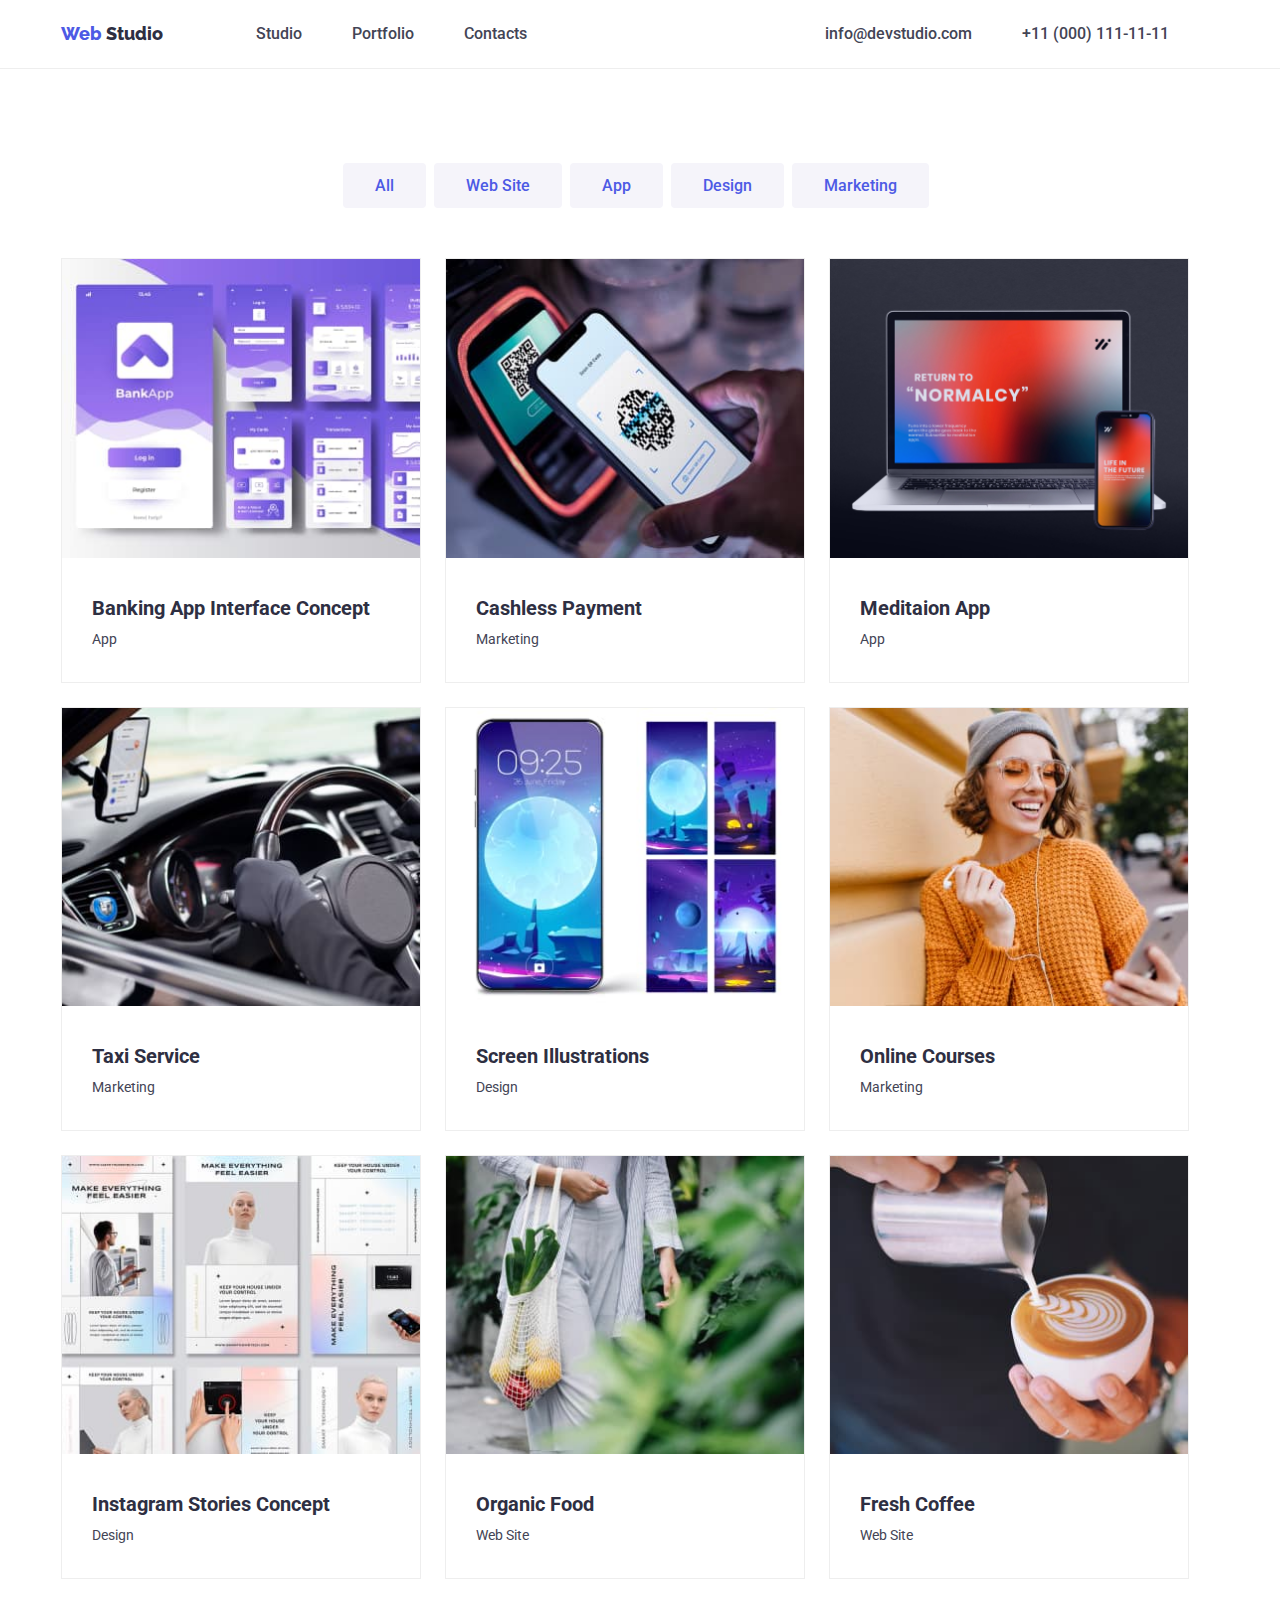
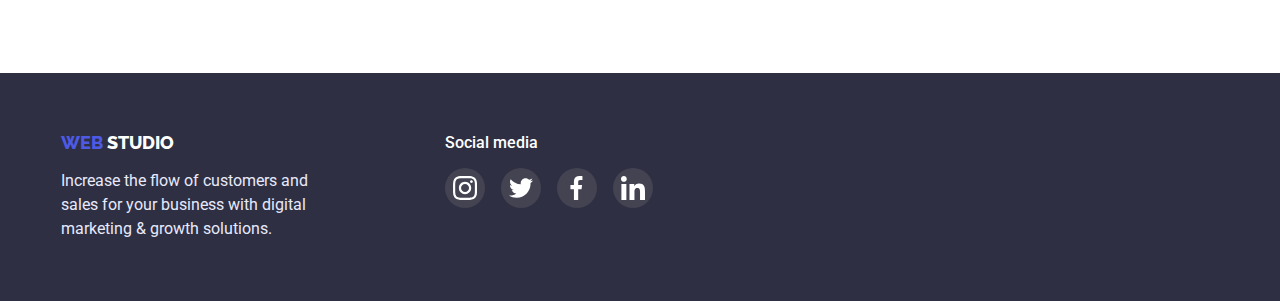
==== commit 524ec696: "fixed styles" ====
--- a/portfolio.html
+++ b/portfolio.html
@@ -38,17 +38,11 @@
           <div class="nav-right">
             <ul class="links">
               <li class="header-link">
-                <svg class="header-icon">
-                  <use href="./images/icons.svg#icon-envelope"></use>
-                </svg>
                 <a href="mailto:info@devstudio.com" class="link"
                   >info@devstudio.com</a
                 >
               </li>
               <li class="header-link">
-                <svg class="header-icon">
-                  <use href="./images/icons.svg#icon-smartphone"></use>
-                </svg>
                 <a href="tel:+11 (000) 111-11-11" class="link"
                   >+11 (000) 111-11-11</a
                 >
@@ -202,29 +196,41 @@
           <div class="footer-contacts">
             <h4 class="footer-contacts-title">Social media</h4>
             <ul class="contacts-block">
-              <li class="contacts-block-item contacts-block-item_transparent">
-                <a href="https://instagram.com" class="contacts-block-link_big">
+              <li class="contacts-block-item contacts-block-item-footer">
+                <a
+                  href="https://instagram.com"
+                  class="contacts-block-link contacts-block-link_transparent"
+                >
                   <svg class="contacts-block-icon contacts-block-icon_big">
                     <use href="./images/icons.svg#icon-instagram"></use>
                   </svg>
                 </a>
               </li>
-              <li class="contacts-block-item contacts-block-item_transparent">
-                <a href="https://twitter.com" class="contacts-block-link_big">
+              <li class="contacts-block-item contacts-block-item-footer">
+                <a
+                  href="https://twitter.com"
+                  class="contacts-block-link contacts-block-link_transparent"
+                >
                   <svg class="contacts-block-icon contacts-block-icon_big">
                     <use href="./images/icons.svg#icon-twitter"></use>
                   </svg>
                 </a>
               </li>
-              <li class="contacts-block-item contacts-block-item_transparent">
-                <a href="https://facebook.com" class="contacts-block-link_big">
+              <li class="contacts-block-item contacts-block-item-footer">
+                <a
+                  href="https://facebook.com"
+                  class="contacts-block-link contacts-block-link_transparent"
+                >
                   <svg class="contacts-block-icon contacts-block-icon_big">
                     <use href="./images/icons.svg#icon-facebook"></use>
                   </svg>
                 </a>
               </li>
-              <li class="contacts-block-item contacts-block-item_transparent">
-                <a href="https://linkedin.com" class="contacts-block-link_big">
+              <li class="contacts-block-item contacts-block-item-footer">
+                <a
+                  href="https://linkedin.com"
+                  class="contacts-block-link contacts-block-link_transparent"
+                >
                   <svg class="contacts-block-icon contacts-block-icon_big">
                     <use href="./images/icons.svg#icon-linkedin"></use>
                   </svg>
--- a/css/styles.css
+++ b/css/styles.css
@@ -12,6 +12,8 @@
   --icon-back-color: #434352;
   --button-color: #4d5ae5;
   --footer-text-color: #e7e9fc;
+  --icon-color: #8e8f99;
+  --paragraph-color: #434455;
 }
 
 h1,
@@ -136,81 +138,68 @@
 }
 
 .text {
-  color: var(--sub-text-color);
+  color: var(--paragraph-color);
   line-height: 1.7;
 }
 .stuff-info {
-  padding: 30px;
+  padding: 32px 16px;
 }
 
 .permanent-clients-title {
   margin-bottom: 50px;
+  color: var(--section-color);
 }
 
 .card-block {
   display: flex;
   list-style: none;
-}
-
-.permanent-clients-card {
-  margin-right: 30px;
-  fill: var(--default-icon-color);
-}
-
-.permanent-clients-card:hover .card-icon_small {
-  fill: var(--button-color);
-}
-
+  gap: 24px;
+}
 .card {
   display: flex;
   justify-content: center;
   align-items: center;
   background-color: var(--team-back-color);
   border-radius: 4px;
-  width: 270px;
-  height: 120px;
+  width: 264px;
+  height: 112px;
 }
 
 .card_small {
-  width: 170px;
-  height: 92px;
+  width: 168px;
+  height: 88px;
   background-color: var(--main-back-color);
-  border: 1px solid var(--border-color);
+  border: 1px solid var(--icon-color);
 }
 
 .card_small:hover,
 .card_small:focus {
-  border: 1px solid var(--active-color);
+  border: 1px solid var(--icon-color);
   cursor: pointer;
 }
 
 .card-icon {
   max-width: 70px;
   max-height: 70px;
-  /* fill: var(--default-icon-color); */
+  fill: var(--icon-color);
 }
 
 .card-icon_small {
   max-width: 94px;
   max-height: 52px;
 }
-
-.card-icon_small:hover {
-  fill: var(--active-color);
-}
-
 .list-title {
-  font-size: 14px;
-  color: var(--text-color);
-  line-height: 1.1;
-  margin-bottom: 10px;
-  margin-top: 30px;
+  font-size: 20px;
+  color: var(--paragraph-color);
+  line-height: 1.1;
+  margin-bottom: 8px;
+  margin-top: 8px;
 }
 
 .title {
   font-size: 36px;
   text-align: center;
-  color: var(--text-color);
+  color: var(--section-color);
   line-height: 1.1;
 }
 
@@ -287,7 +276,7 @@
 }
 
 .logo-2 {
-  color: var(--main-text-color);
+  color: var(--section-color);
 }
 
 .logo-3 {
@@ -303,7 +292,7 @@
 }
 
 .link {
-  color: var(--text-color);
+  color: var(--paragraph-color);
   text-decoration: none;
   font-weight: 500;
   font-size: 16px;
@@ -326,10 +315,11 @@
 
 .stuff-title {
   margin-bottom: 10px;
-  font-size: 16px;
+  font-size: 20px;
   font-weight: 500;
   line-height: 1.1;
   text-align: center;
+  color: var(--section-color);
 }
 
 .stuff-info-prof {
@@ -340,17 +330,24 @@
   display: flex;
   justify-content: center;
   margin-top: 16px;
-}
-
+  list-style: none;
+}
+
+.contacts-block li {
+  margin-left: 24px;
+}
+.contacts-block li:first-child {
+  margin-left: 0;
+}
+.contacts-block li.contacts-block-item-footer {
+  margin-left: 16px;
+}
+.contacts-block li.contacts-block-item-footer:first-child {
+  margin-left: 0;
+}
 .contacts-block-item {
-  display: flex;
-  justify-content: center;
-  align-items: center;
   width: 40px;
   height: 40px;
-  border-radius: 50%;
-  background-color: var(--button-color);
-  margin: 10px;
 }
 
 .contacts-block-item:hover {
@@ -358,22 +355,24 @@
   opacity: 1;
   transform: scale(1.1);
 }
-
-.contacts-block-item_transparent {
+.contacts-block-link {
+  display: flex;
+  justify-content: center;
+  align-items: center;
+  width: 100%;
+  height: 100%;
+  border-radius: 50%;
+  background-color: var(--button-color);
+}
+
+.contacts-block-link_transparent {
   background-color: var(--icon-back-color);
   fill: var(--main-back-color);
 }
-.contacts-block-item_transparent svg {
+.contacts-block-link_transparent svg {
   fill: var(--main-back-color);
 }
-.contacts-block-link {
-  width: 16px;
-  height: 16px;
-}
-.contacts-block-link_big {
-  width: 24px;
-  height: 24px;
-}
+
 .contacts-block-icon {
   max-width: 16px;
   max-height: 16px;
@@ -412,7 +411,7 @@
 }
 
 .footer-contacts {
-  margin-left: 70px;
+  margin-left: 120px;
 }
 
 .footer-contacts-title {
@@ -434,8 +433,9 @@
 }
 
 .good-title {
-  font-size: 18px;
+  font-size: 20px;
   line-height: 2;
+  color: var(--section-color);
 }
 
 .buttons {
